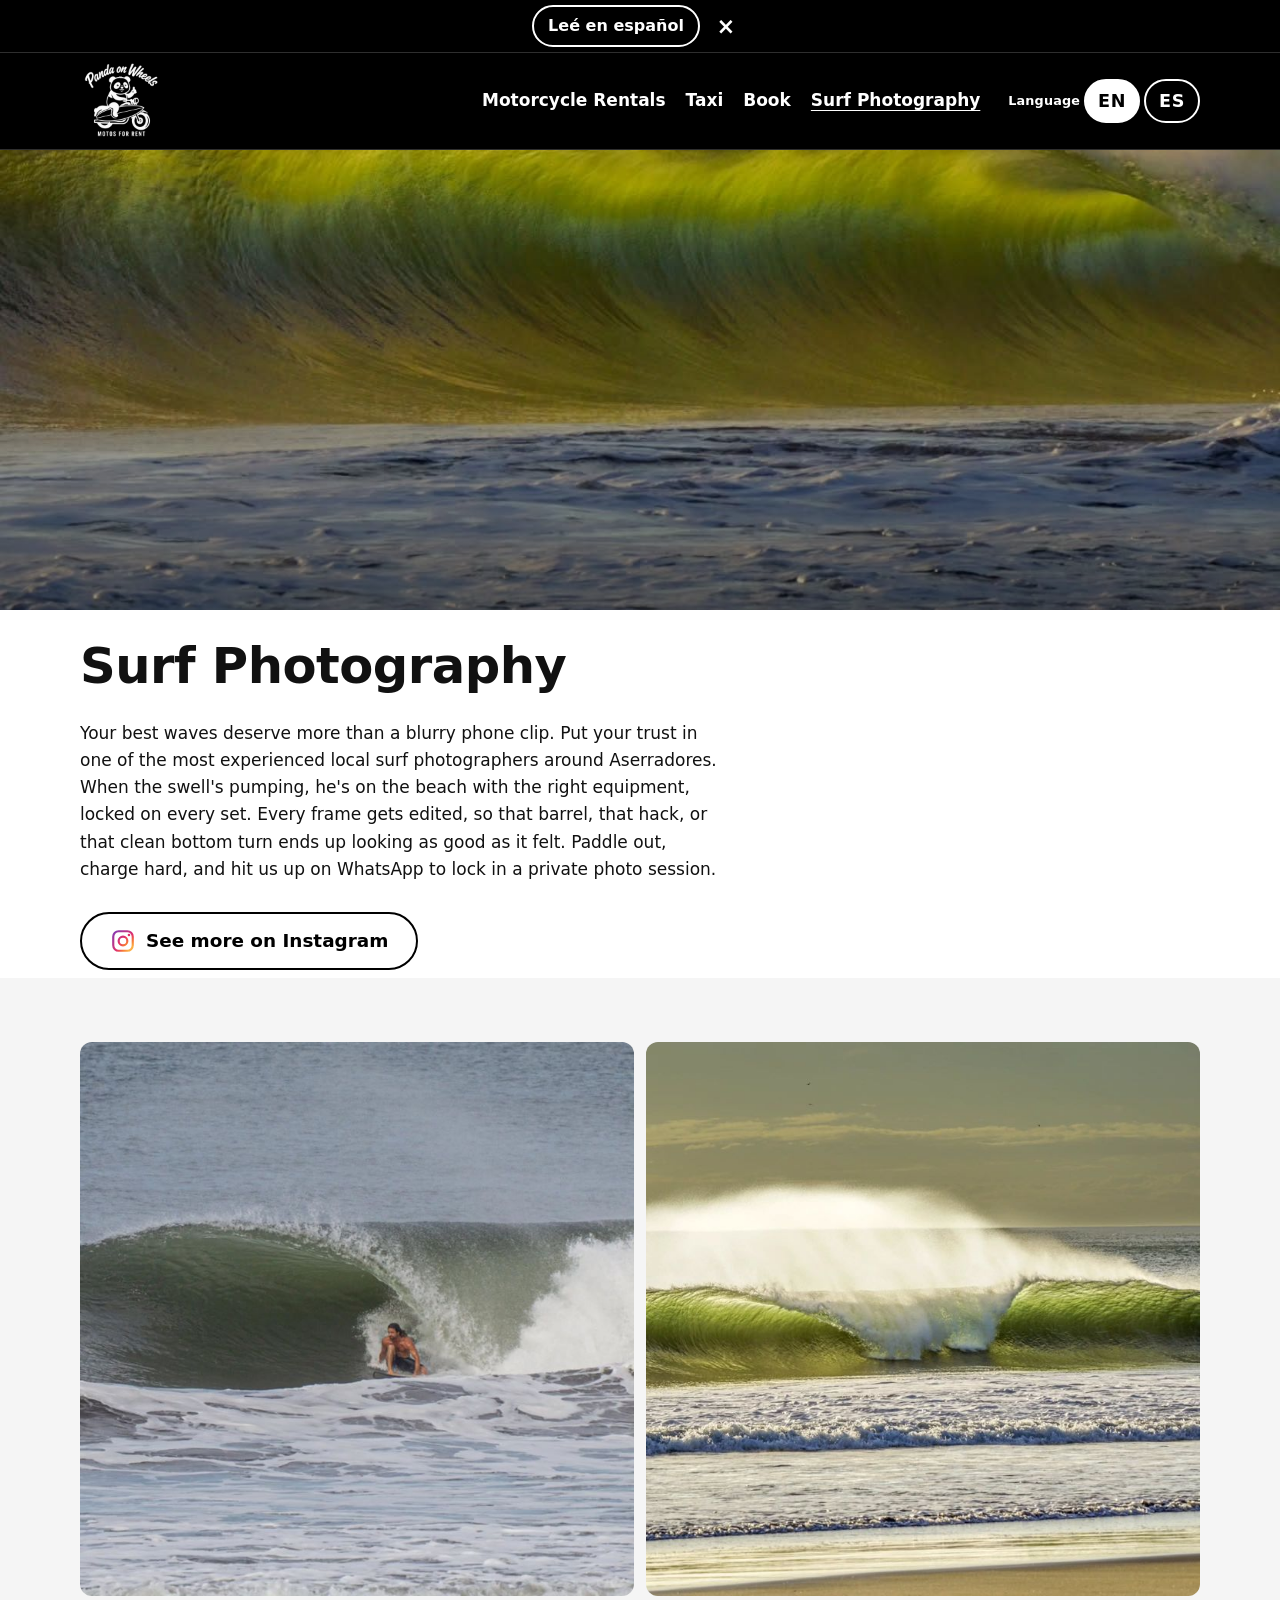
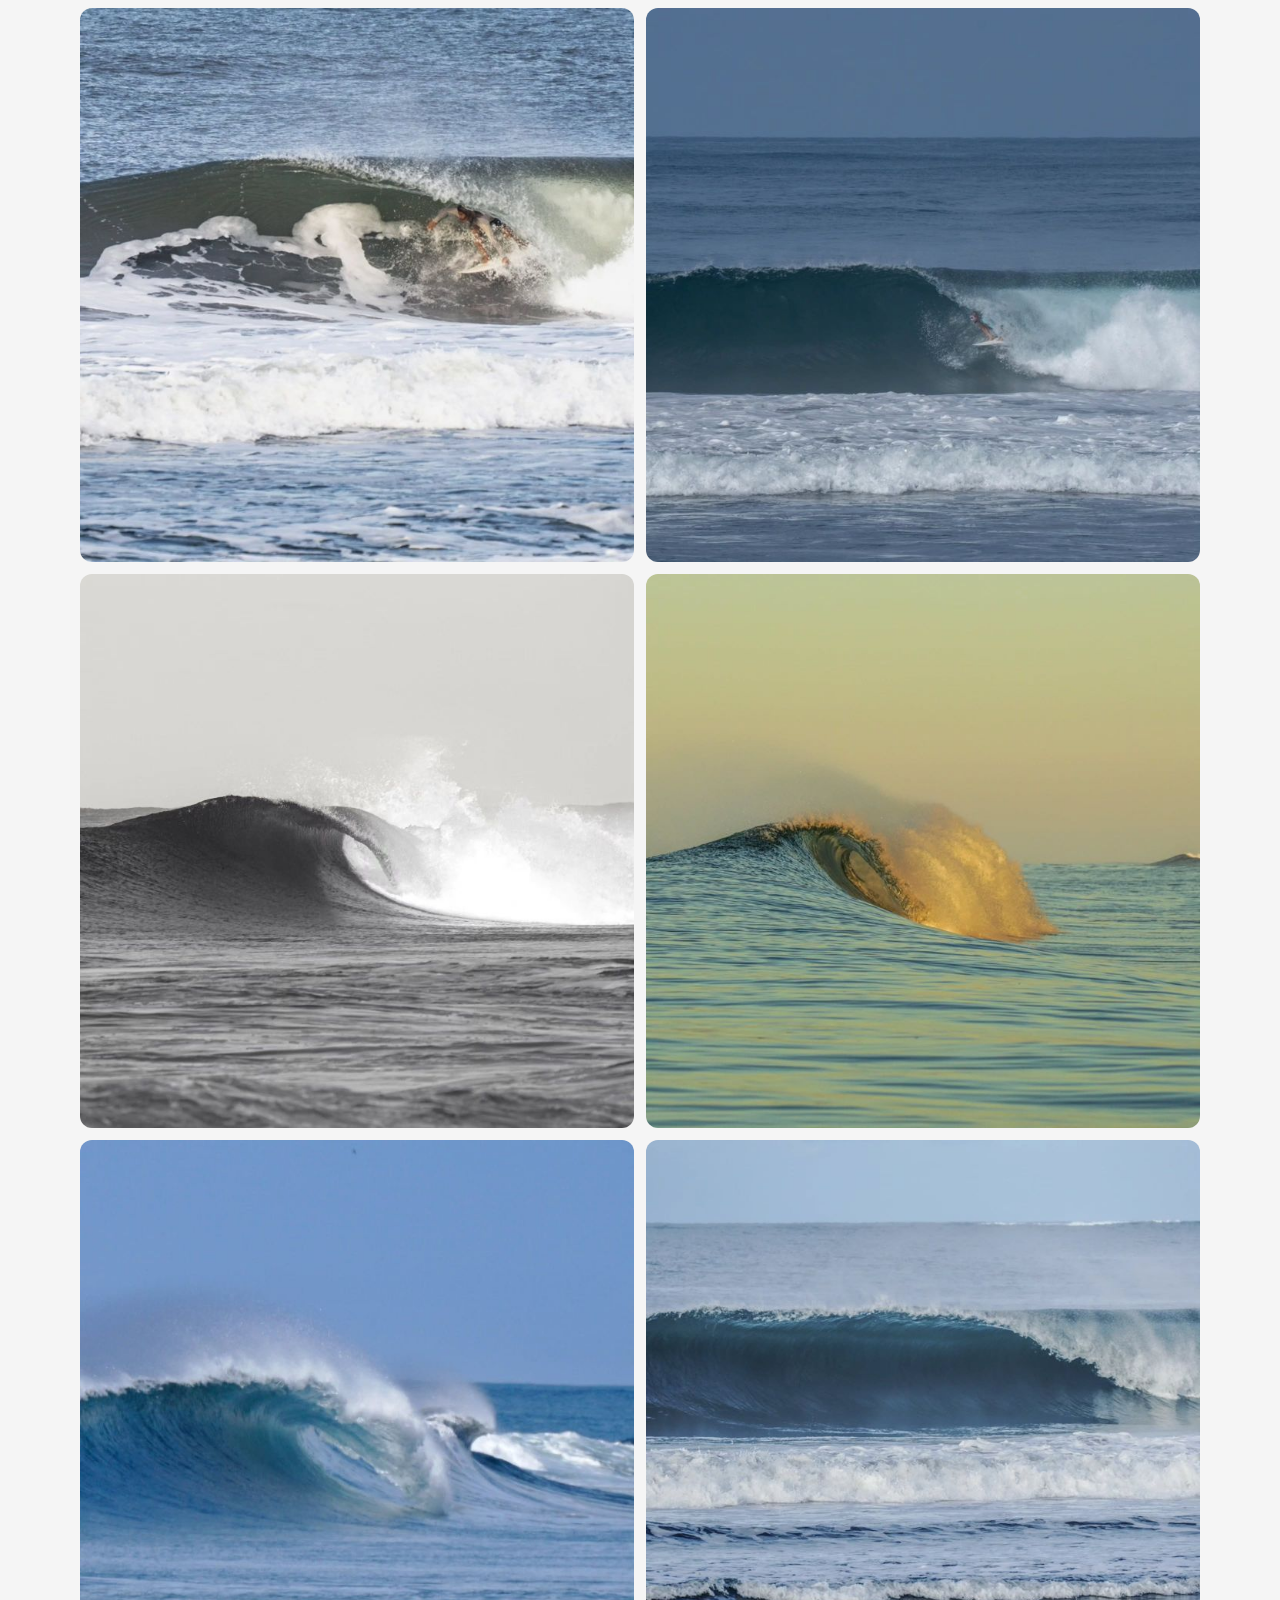
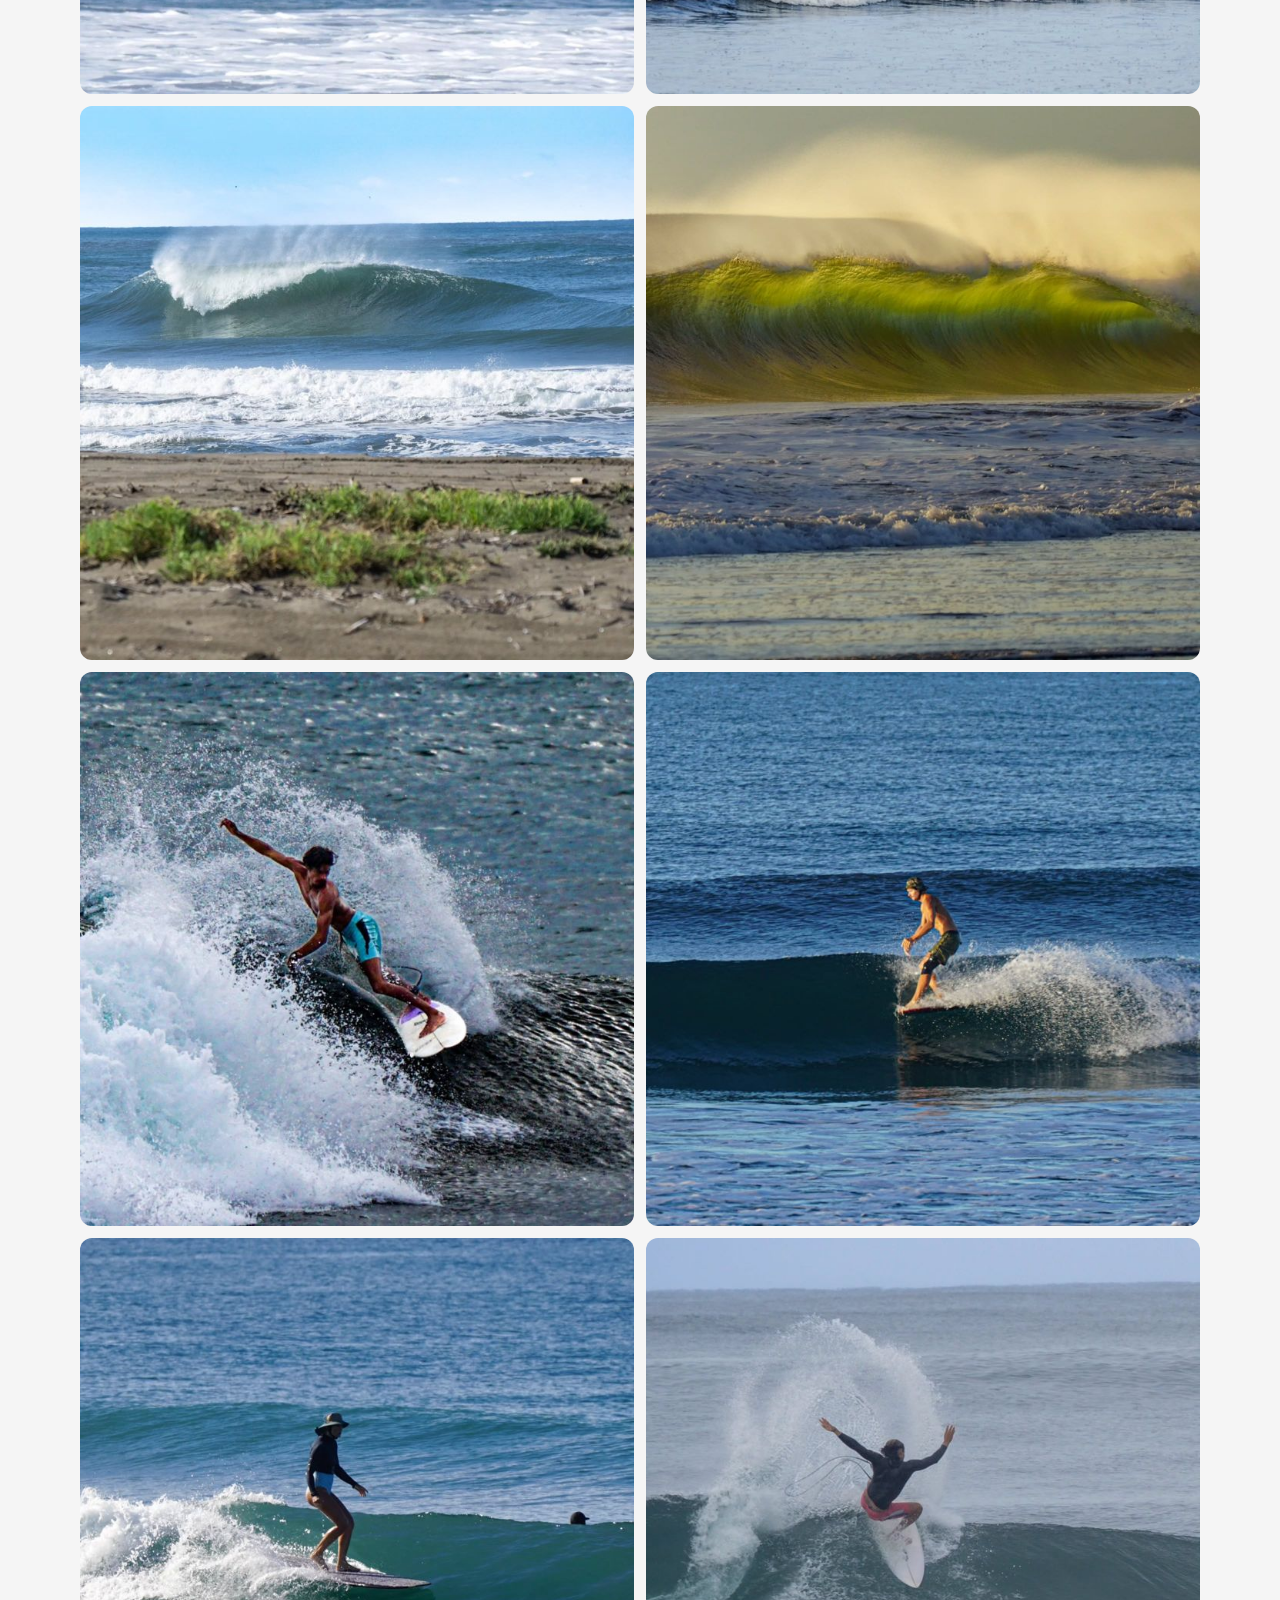
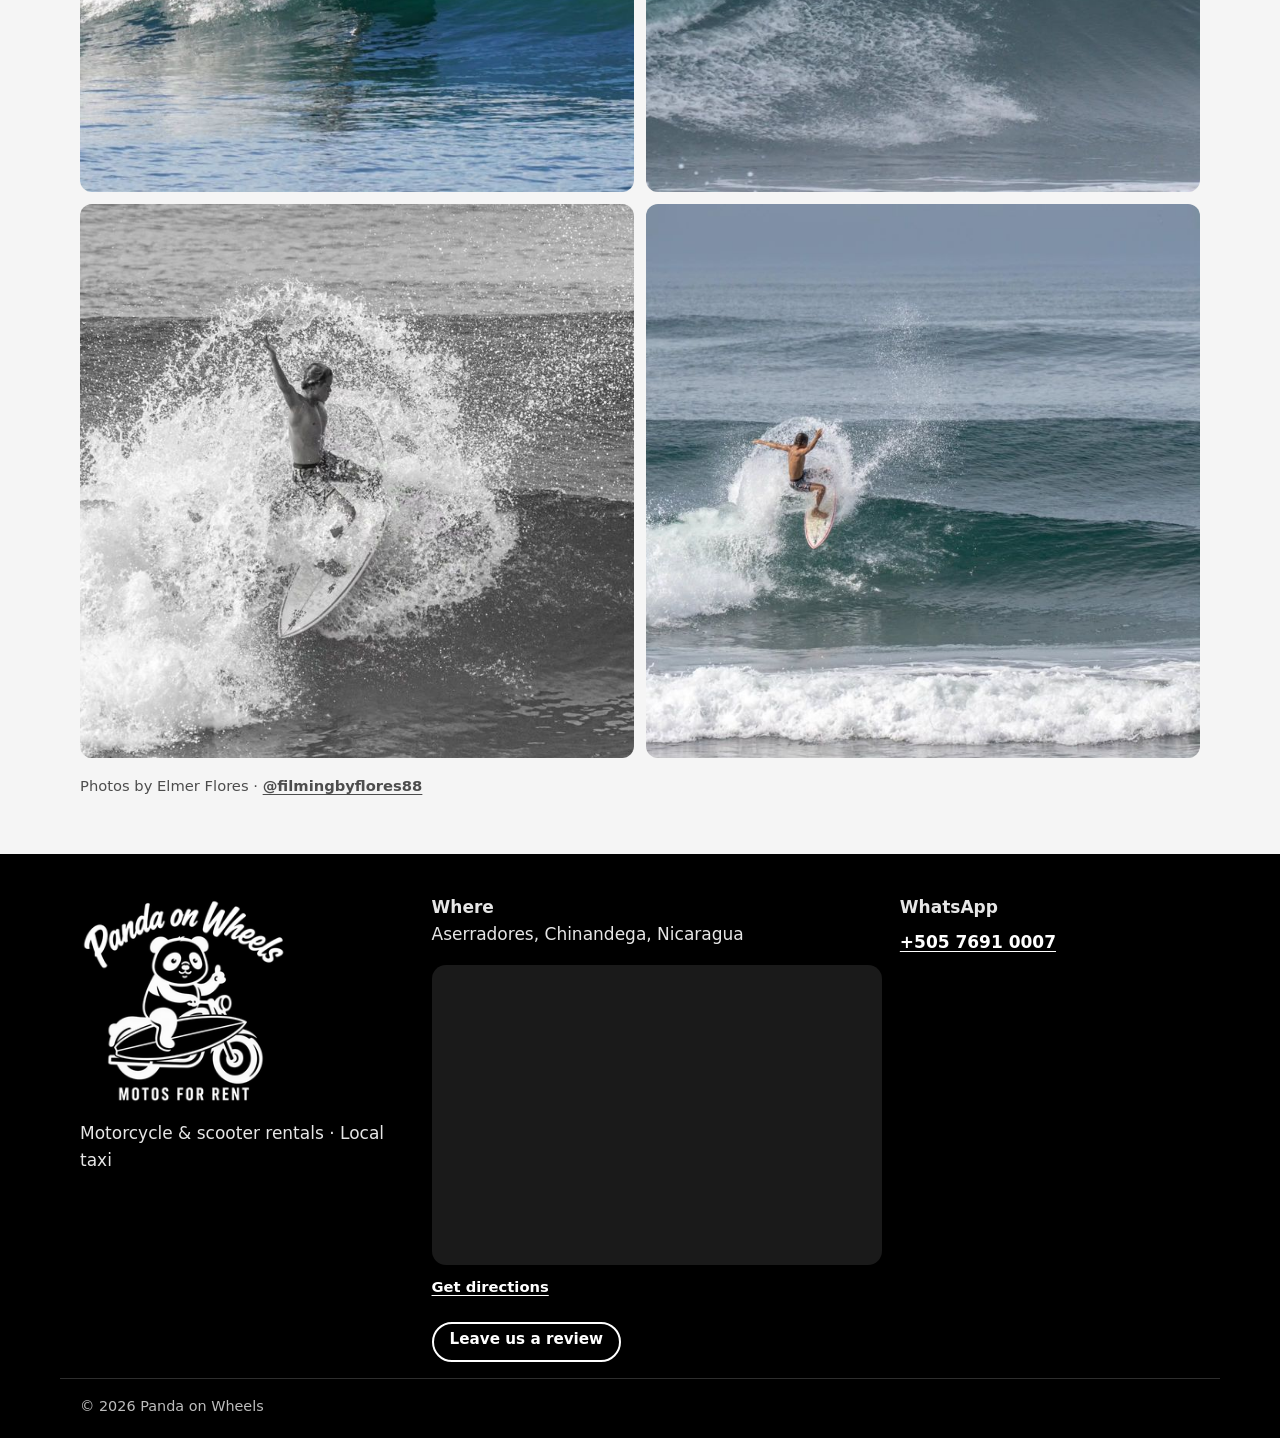
==== surf-photography/index.html @ 4ff0ecdb "Remove the bike availability button from rentals. Drop the Check bike availability link and its Span" ====
<!doctype html>
<html lang="en" data-page="surf">
<head>
  <meta charset="utf-8">
  <meta name="viewport" content="width=device-width, initial-scale=1">
  <title>Surf Photography | Panda on Wheels</title>
  <meta name="description" content="Local surf photography around Aserradores. Message us on WhatsApp to lock in a private photo session.">
  <link rel="canonical" href="https://pandaonwheelsnicaragua.com/surf-photography/">
  <link rel="icon" href="../favicon-32.png" sizes="32x32" type="image/png">
  <link rel="icon" href="../favicon.ico" sizes="any">
  <link rel="apple-touch-icon" href="../apple-touch-icon.png" sizes="180x180">
  <meta name="theme-color" content="#000000">
  <meta property="og:type" content="website">
  <meta property="og:site_name" content="Panda on Wheels">
  <meta property="og:title" content="Surf Photography | Panda on Wheels">
  <meta property="og:description" content="Local surf photography around Aserradores. Message us on WhatsApp to lock in a private photo session.">
  <meta property="og:url" content="https://pandaonwheelsnicaragua.com/surf-photography/">
  <meta property="og:image" content="https://pandaonwheelsnicaragua.com/images/surf/surf-11.jpg?v=20261019i">
  <meta property="og:image:width" content="1440">
  <meta property="og:image:height" content="1440">
  <meta property="og:image:alt" content="Golden-hour glassy green wave near Aserradores">
  <meta property="og:locale" content="en_US">
  <meta property="og:locale:alternate" content="es_NI">
  <meta name="twitter:card" content="summary_large_image">
  <link rel="stylesheet" href="../styles.css?v=20261019l">
</head>
<body>
  <a class="skip-link" href="#main" data-i18n="skip">Skip to content</a>

  <div class="lang-note" id="lang-note" hidden>
    <div class="wrap lang-note-inner">
      <button type="button" class="lang-note-go" data-i18n="lang.note">Leé en español</button>
      <button type="button" class="lang-note-x" data-i18n-aria="lang.dismiss" aria-label="Dismiss">×</button>
    </div>
  </div>
  <script>
    (function () {
      try {
        if (!localStorage.getItem('pow-lang') && localStorage.getItem('pow-lang-note') !== '1') {
          document.getElementById('lang-note').hidden = false;
        }
      } catch (e) {}
    })();
  </script>

  <header class="site-header">
    <div class="wrap header-inner">
      <a class="brand" href="/#top" aria-label="Panda on Wheels – home">
        <img class="brand-logo" src="../images/logo-white-480.png" srcset="../images/logo-white-240.png 240w, ../images/logo-white-480.png 480w, ../images/logo-white.png 720w" sizes="(min-width: 900px) 80px, 64px" width="64" height="64" alt="Panda on Wheels">
      </a>
      <nav class="nav" id="site-nav" aria-label="Main">
        <a href="/#rentals" data-i18n="nav.rentals">Motorcycle Rentals</a>
        <a href="/#taxi" data-i18n="nav.taxi">Taxi</a>
        <a href="/#book" data-i18n="nav.book">Book</a>
        <a href="/surf-photography/" data-i18n="nav.surf" aria-current="page">Surf Photography</a>
      </nav>
      <div class="header-end">
        <div class="lang" role="group" aria-label="Language / Idioma">
          <span class="lang-label" data-i18n="lang.label">Language</span>
          <button type="button" data-lang="en" aria-pressed="true" lang="en">EN</button>
          <button type="button" data-lang="es" aria-pressed="false" lang="es">ES</button>
        </div>
        <button type="button" class="menu-toggle" aria-expanded="false" aria-controls="site-nav" aria-label="Menu" data-i18n-aria="nav.menu">
          <svg class="menu-icon menu-icon-bars" viewBox="0 0 28 23" width="28" height="23" aria-hidden="true" focusable="false"><path fill="none" stroke="currentColor" stroke-width="3" stroke-linecap="round" d="M1.5 1.5h25M1.5 11.5h25M1.5 21.5h25"/></svg>
          <svg class="menu-icon menu-icon-x" viewBox="0 0 28 28" width="28" height="28" aria-hidden="true" focusable="false"><path fill="none" stroke="currentColor" stroke-width="3" stroke-linecap="round" d="M4 4l20 20M24 4L4 24"/></svg>
        </button>
      </div>
    </div>
  </header>

  <main id="main">
    <section class="surf-hero" id="surf-photography" aria-labelledby="surf-h">
      <div class="surf-hero-media">
        <img src="../images/surf/surf-11.jpg?v=20261019i" srcset="../images/surf/surf-11-720.jpg?v=20261019i 720w, ../images/surf/surf-11.jpg?v=20261019i 1440w" sizes="(max-width: 799px) 360px, 100vw" width="1440" height="1440" alt="Golden-hour glassy green wave near Aserradores" data-i18n-alt="surf.hero" fetchpriority="high">
      </div>
      <div class="surf-hero-shade" aria-hidden="true"></div>
    </section>
    <section class="section surf-intro">
      <div class="wrap">
        <h1 id="surf-h" data-i18n="surf.title">Surf Photography</h1>
        <p data-i18n="surf.lead">Your best waves deserve more than a blurry phone clip. Put your trust in one of the most experienced local surf photographers around Aserradores. When the swell's pumping, he's on the beach with the right equipment, locked on every set. Every frame gets edited, so that barrel, that hack, or that clean bottom turn ends up looking as good as it felt. Paddle out, charge hard, and hit us up on WhatsApp to lock in a private photo session.</p>
        <a class="btn btn-ghost btn-xl surf-ig" href="https://www.instagram.com/filmingbyflores88/" target="_blank" rel="noopener">
          <svg class="ig-icon" viewBox="0 0 24 24" aria-hidden="true" focusable="false">
            <defs>
              <radialGradient id="ig-brand" cx="22" cy="22" r="26" gradientUnits="userSpaceOnUse">
                <stop offset="0%" stop-color="#FCAF45"/>
                <stop offset="20%" stop-color="#FCAF45"/>
                <stop offset="40%" stop-color="#F77737"/>
                <stop offset="62%" stop-color="#E1306C"/>
                <stop offset="100%" stop-color="#833AB4"/>
              </radialGradient>
            </defs>
            <rect x="3" y="3" width="18" height="18" rx="5" fill="none" stroke="url(#ig-brand)" stroke-width="2"/>
            <circle cx="12" cy="12" r="4" fill="none" stroke="url(#ig-brand)" stroke-width="2"/>
            <circle cx="17.5" cy="6.5" r="1.2" fill="url(#ig-brand)"/>
          </svg>
          <span data-i18n="surf.ig">See more on Instagram</span>
        </a>
      </div>
    </section>
    <section class="section light-2" aria-label="Surf photos">
      <div class="wrap">
        <div class="surf-grid">
          <button type="button" class="surf-shot" data-full="../images/surf/surf-01.jpg?v=20261019d"><img src="../images/surf/surf-01-720.jpg?v=20261019d" srcset="../images/surf/surf-01-720.jpg?v=20261019d 720w, ../images/surf/surf-01.jpg?v=20261019d 1440w" sizes="(min-width: 800px) 540px, calc(100vw - 40px)" width="720" height="720" loading="lazy" alt="Surfer getting barreled in a green wave at a beach near Aserradores" data-i18n-alt="surf.p01"></button>
          <button type="button" class="surf-shot" data-full="../images/surf/surf-02.jpg?v=20261019d"><img src="../images/surf/surf-02-720.jpg?v=20261019d" srcset="../images/surf/surf-02-720.jpg?v=20261019d 720w, ../images/surf/surf-02.jpg?v=20261019d 1440w" sizes="(min-width: 800px) 540px, calc(100vw - 40px)" width="720" height="720" loading="lazy" alt="Surfer riding down the face of a wave near Aserradores" data-i18n-alt="surf.p02"></button>
          <button type="button" class="surf-shot" data-full="../images/surf/surf-03.jpg?v=20261019d"><img src="../images/surf/surf-03-720.jpg?v=20261019d" srcset="../images/surf/surf-03-720.jpg?v=20261019d 720w, ../images/surf/surf-03.jpg?v=20261019d 1440w" sizes="(min-width: 800px) 540px, calc(100vw - 40px)" width="720" height="720" loading="lazy" alt="Surfer dropping into a steep wave near Aserradores" data-i18n-alt="surf.p03"></button>
          <button type="button" class="surf-shot" data-full="../images/surf/surf-04.jpg?v=20261019d"><img src="../images/surf/surf-04-720.jpg?v=20261019d" srcset="../images/surf/surf-04-720.jpg?v=20261019d 720w, ../images/surf/surf-04.jpg?v=20261019d 1440w" sizes="(min-width: 800px) 540px, calc(100vw - 40px)" width="720" height="720" loading="lazy" alt="Empty barrel wave in northern Nicaragua" data-i18n-alt="surf.p04"></button>
          <button type="button" class="surf-shot" data-full="../images/surf/surf-06.jpg?v=20261019d"><img src="../images/surf/surf-06-720.jpg?v=20261019d" srcset="../images/surf/surf-06-720.jpg?v=20261019d 720w, ../images/surf/surf-06.jpg?v=20261019d 1440w" sizes="(min-width: 800px) 540px, calc(100vw - 40px)" width="720" height="720" loading="lazy" alt="Hollow barrel peeling along a beach in northern Nicaragua" data-i18n-alt="surf.p06"></button>
          <button type="button" class="surf-shot" data-full="../images/surf/surf-07.jpg?v=20261019d"><img src="../images/surf/surf-07-720.jpg?v=20261019d" srcset="../images/surf/surf-07-720.jpg?v=20261019d 720w, ../images/surf/surf-07.jpg?v=20261019d 1440w" sizes="(min-width: 800px) 540px, calc(100vw - 40px)" width="720" height="720" loading="lazy" alt="Surfer riding inside a barrel in northern Nicaragua" data-i18n-alt="surf.p07"></button>
          <button type="button" class="surf-shot" data-full="../images/surf/surf-08.jpg?v=20261019d"><img src="../images/surf/surf-08-720.jpg?v=20261019d" srcset="../images/surf/surf-08-720.jpg?v=20261019d 720w, ../images/surf/surf-08.jpg?v=20261019d 1440w" sizes="(min-width: 800px) 540px, calc(100vw - 40px)" width="720" height="720" loading="lazy" alt="Surfer high on the face of a wave near Aserradores" data-i18n-alt="surf.p08"></button>
          <button type="button" class="surf-shot" data-full="../images/surf/surf-09.jpg?v=20261019d"><img src="../images/surf/surf-09-720.jpg?v=20261019d" srcset="../images/surf/surf-09-720.jpg?v=20261019d 720w, ../images/surf/surf-09.jpg?v=20261019d 1440w" sizes="(min-width: 800px) 540px, calc(100vw - 40px)" width="720" height="720" loading="lazy" alt="Surfer riding along a breaking wave near Aserradores" data-i18n-alt="surf.p09"></button>
          <button type="button" class="surf-shot" data-full="../images/surf/surf-10.jpg?v=20261019d"><img src="../images/surf/surf-10-720.jpg?v=20261019d" srcset="../images/surf/surf-10-720.jpg?v=20261019d 720w, ../images/surf/surf-10.jpg?v=20261019d 1440w" sizes="(min-width: 800px) 540px, calc(100vw - 40px)" width="720" height="720" loading="lazy" alt="Surfer pulling into a barrel near Aserradores" data-i18n-alt="surf.p10"></button>
          <button type="button" class="surf-shot" data-full="../images/surf/surf-11.jpg?v=20261019d"><img src="../images/surf/surf-11-720.jpg?v=20261019d" srcset="../images/surf/surf-11-720.jpg?v=20261019d 720w, ../images/surf/surf-11.jpg?v=20261019d 1440w" sizes="(min-width: 800px) 540px, calc(100vw - 40px)" width="720" height="720" loading="lazy" alt="Surfer racing along a breaking wave near Aserradores" data-i18n-alt="surf.p11"></button>
          <button type="button" class="surf-shot" data-full="../images/surf/surf-12.jpg?v=20261019d"><img src="../images/surf/surf-12-720.jpg?v=20261019d" srcset="../images/surf/surf-12-720.jpg?v=20261019d 720w, ../images/surf/surf-12.jpg?v=20261019d 1440w" sizes="(min-width: 800px) 540px, calc(100vw - 40px)" width="720" height="720" loading="lazy" alt="Surfer crouched inside a barrel near Aserradores" data-i18n-alt="surf.p12"></button>
          <button type="button" class="surf-shot" data-full="../images/surf/surf-13.jpg?v=20261019d"><img src="../images/surf/surf-13-720.jpg?v=20261019d" srcset="../images/surf/surf-13-720.jpg?v=20261019d 720w, ../images/surf/surf-13.jpg?v=20261019d 1440w" sizes="(min-width: 800px) 540px, calc(100vw - 40px)" width="720" height="720" loading="lazy" alt="Surfer deep inside a barrel near Aserradores" data-i18n-alt="surf.p13"></button>
          <button type="button" class="surf-shot" data-full="../images/surf/surf-14.jpg?v=20261019d"><img src="../images/surf/surf-14-720.jpg?v=20261019d" srcset="../images/surf/surf-14-720.jpg?v=20261019d 720w, ../images/surf/surf-14.jpg?v=20261019d 1440w" sizes="(min-width: 800px) 540px, calc(100vw - 40px)" width="720" height="720" loading="lazy" alt="Surfer tucked in a barrel with a hand in the water near Aserradores" data-i18n-alt="surf.p14"></button>
          <button type="button" class="surf-shot" data-full="../images/surf/surf-15.jpg?v=20261019d"><img src="../images/surf/surf-15-720.jpg?v=20261019d" srcset="../images/surf/surf-15-720.jpg?v=20261019d 720w, ../images/surf/surf-15.jpg?v=20261019d 1440w" sizes="(min-width: 800px) 540px, calc(100vw - 40px)" width="720" height="720" loading="lazy" alt="Surfer coming out of a barrel near Aserradores" data-i18n-alt="surf.p15"></button>
          <button type="button" class="surf-shot" data-full="../images/surf/surf-16.jpg?v=20261019d"><img src="../images/surf/surf-16-720.jpg?v=20261019d" srcset="../images/surf/surf-16-720.jpg?v=20261019d 720w, ../images/surf/surf-16.jpg?v=20261019d 1440w" sizes="(min-width: 800px) 540px, calc(100vw - 40px)" width="720" height="720" loading="lazy" alt="Surfer pulling into a dark barrel near Aserradores" data-i18n-alt="surf.p16"></button>
          <button type="button" class="surf-shot" data-full="../images/surf/surf-17.jpg?v=20261019d"><img src="../images/surf/surf-17-720.jpg?v=20261019d" srcset="../images/surf/surf-17-720.jpg?v=20261019d 720w, ../images/surf/surf-17.jpg?v=20261019d 1440w" sizes="(min-width: 800px) 540px, calc(100vw - 40px)" width="720" height="720" loading="lazy" alt="Surfer riding through a barrel near Aserradores" data-i18n-alt="surf.p17"></button>
        </div>
        <p class="surf-credit" data-i18n="surf.credit">Photos by Elmer Flores · <a href="https://www.instagram.com/filmingbyflores88/" target="_blank" rel="noopener">@filmingbyflores88</a></p>
      </div>
    </section>
  </main>

  <div class="surf-lightbox" id="surf-lightbox" hidden>
    <button type="button" class="surf-lb-backdrop" data-lb-close tabindex="-1" aria-label="Close" data-i18n-aria="surf.lbClose"></button>
    <button type="button" class="surf-lb-x" data-lb-close aria-label="Close" data-i18n-aria="surf.lbClose">×</button>
    <button type="button" class="surf-lb-prev" data-lb-dir="-1" aria-label="Previous photo" data-i18n-aria="surf.lbPrev">‹</button>
    <img class="surf-lb-img" alt="">
    <button type="button" class="surf-lb-next" data-lb-dir="1" aria-label="Next photo" data-i18n-aria="surf.lbNext">›</button>
  </div>

  <footer class="site-footer">
    <div class="wrap footer-inner">
      <div>
        <picture>
          <source type="image/webp" srcset="../images/logo-white-240.webp 1x, ../images/logo-white-480.webp 2x">
          <img class="footer-logo" src="../images/logo-white-480.png" width="200" height="200" loading="lazy"
               alt="Panda on Wheels logo: a panda riding a motorcycle with a surfboard. Motos for rent" data-i18n-alt="img.logo">
        </picture>
        <p data-i18n="footer.tagline">Motorcycle &amp; scooter rentals · Local taxi</p>
      </div>
      <div>
        <p><strong data-i18n="footer.where">Where</strong><br>Aserradores, Chinandega, Nicaragua</p>
        <div class="footer-map">
          <iframe src="https://www.google.com/maps?q=Panda+on+Wheels,+Kilometro+169,+Entrada+Serro+El+Gallo,+Chinandega+26200,+Nicaragua&amp;output=embed" title="Panda on Wheels on Google Maps" loading="lazy" referrerpolicy="no-referrer-when-downgrade"></iframe>
        </div>
        <p class="map-directions"><a href="https://www.google.com/maps/search/?api=1&amp;query=Panda+on+Wheels+Aserradores+Chinandega+Nicaragua" target="_blank" rel="noopener" data-i18n="footer.map">Get directions</a></p>
        <p class="review-row"><a class="review-link" href="https://g.page/r/CTjEyNGqPs2sEBM/review" target="_blank" rel="noopener" data-i18n="review.cta">Leave us a review</a></p>
      </div>
      <div>
        <p><strong>WhatsApp</strong><br><a class="js-wa js-wa-display" data-wa="general" href="#book" target="_blank" rel="noopener"></a></p>
      </div>
    </div>
    <p class="wrap copyright">© <span id="year">2026</span> Panda on Wheels</p>
  </footer>

  <a class="wa-float js-wa" data-wa="surf" href="#book" target="_blank" rel="noopener" aria-label="Message us on WhatsApp" data-i18n-aria="float">
    <svg viewBox="0 0 32 32" aria-hidden="true" focusable="false"><path fill="currentColor" d="M16 3a13 13 0 0 0-11.2 19.6L3 29l6.6-1.7A13 13 0 1 0 16 3zm0 23.7c-2 0-4-.5-5.7-1.6l-.4-.2-3.9 1 1-3.8-.3-.4A10.7 10.7 0 1 1 16 26.7zm5.9-8c-.3-.2-1.9-1-2.2-1-.3-.1-.5-.2-.7.1l-1 1.3c-.2.2-.4.2-.7.1-.3-.2-1.4-.5-2.6-1.6-1-.9-1.6-1.9-1.8-2.2-.2-.3 0-.5.1-.7l.5-.6.3-.5c.1-.2 0-.4 0-.6l-1-2.4c-.3-.6-.5-.5-.7-.5h-.6c-.2 0-.6.1-.9.4-.3.3-1.2 1.1-1.2 2.8s1.2 3.2 1.4 3.5c.2.2 2.4 3.6 5.7 5 .8.4 1.4.6 1.9.7.8.3 1.5.2 2.1.1.6-.1 1.9-.8 2.2-1.5.3-.7.3-1.4.2-1.5-.1-.2-.3-.3-.6-.4z"/></svg>
    <span class="wa-float-label" data-i18n="floatShort">WhatsApp</span>
  </a>

  <script src="../config.js?v=20261019c"></script>
  <script src="../main.js?v=20261019o"></script>
</body>
</html>
---- styles.css ----
/* Panda on Wheels – mobile-first, black & white "panda" palette.
   Only colour: WhatsApp green on WhatsApp buttons. Photos stay full colour. */
:root{
  --black:#000;
  --black-1:#0b0b0b;
  --black-2:#111;
  --white:#fff;
  --off:#f5f5f5;
  --ink:#111;
  --muted:#4d4d4d;      /* 8.4:1 on #fff, 7.7:1 on #f5f5f5 */
  --muted-dark:#bdbdbd; /* 10:1 on #0b0b0b */
  --line:#dcdcdc;
  --line-dark:#2e2e2e;
  --wa:#117a45;         /* white text on it = 5.4:1 (AA) */
  --wa-dark:#0c5f35;
  --radius:18px;
  --shadow:0 8px 24px rgba(0,0,0,.14);
  --font: system-ui,-apple-system,"Segoe UI",Roboto,"Helvetica Neue",Arial,sans-serif;
  --font-display: ui-rounded,"SF Pro Rounded","Nunito","Segoe UI Rounded",system-ui,-apple-system,"Segoe UI",Roboto,sans-serif;
  --focus:#000;
}
*,*::before,*::after{box-sizing:border-box}
html{scroll-behavior:smooth;-webkit-text-size-adjust:100%}
@media (prefers-reduced-motion: reduce){html{scroll-behavior:auto}}
body{margin:0;font-family:var(--font);font-size:1.0625rem;line-height:1.6;color:var(--ink);background:var(--white);padding-bottom:84px}
img,video{max-width:100%;height:auto;display:block}
h1,h2,h3{font-family:var(--font-display);line-height:1.15;margin:0 0 .5em;letter-spacing:-.01em}
h1{font-size:clamp(1.9rem,6.5vw,3.1rem)}
h2{font-size:clamp(1.6rem,5vw,2.3rem)}
h3{font-size:1.2rem}
p{margin:0 0 1em}
a{color:inherit;text-underline-offset:3px}
.wrap{width:100%;max-width:1160px;margin:0 auto;padding:0 20px}
figure{margin:0}
.skip-link{position:absolute;left:-999px;top:0;background:var(--white);color:var(--black);padding:12px 16px;z-index:100;border-radius:0 0 8px 0}
.skip-link:focus{left:0}
:focus-visible{outline:3px solid var(--focus);outline-offset:3px}

/* Dark / light rhythm */
.dark,.site-header,.site-footer{--focus:#fff;background:var(--black-1);color:var(--white)}
.dark-2{background:var(--black-2)}
.light-2{background:var(--off)}

/* Header (black, shows the original logo) */
.site-header{position:sticky;top:0;z-index:50;background:var(--black);border-bottom:1px solid var(--line-dark)}
.header-inner{display:flex;align-items:center;gap:12px;padding-top:8px;padding-bottom:8px}
.brand{display:flex;align-items:center;flex:none;text-decoration:none;color:var(--white);min-height:44px}
.brand-logo{width:64px;height:64px;max-width:100%;flex:none}
.nav{display:none;margin-left:auto;gap:4px}
.nav a{color:var(--white);text-decoration:none;font-weight:600;padding:10px 12px;border-radius:10px;white-space:nowrap}
.nav a:hover{background:#222}
.header-end{margin-left:auto;display:flex;align-items:center;gap:4px;flex:none}
.lang{display:flex;align-items:center;gap:4px;flex:none;color:var(--white)}
.menu-toggle{display:inline-flex;align-items:center;justify-content:center;width:48px;height:48px;padding:0;border:0;background:transparent;color:#fff;cursor:pointer}
.menu-icon{display:block;flex:none}
.menu-icon-x{display:none}
.menu-toggle[aria-expanded="true"] .menu-icon-bars{display:none}
.menu-toggle[aria-expanded="true"] .menu-icon-x{display:block}
.lang-label{font-family:var(--font);font-weight:700;font-size:.68rem;letter-spacing:.01em;color:#fff;white-space:nowrap}
.lang button{font:inherit;font-weight:800;font-size:1.05rem;letter-spacing:.04em;border:2px solid var(--white);background:transparent;color:var(--white);min-width:48px;min-height:44px;padding:0 10px;border-radius:999px;cursor:pointer}
.lang button[aria-pressed="true"]{background:var(--white);color:var(--black);border-color:var(--white)}
.lang-note{background:var(--black);color:var(--white);border-bottom:1px solid var(--line-dark)}
.lang-note[hidden]{display:none}
.lang-note-inner{display:flex;align-items:center;justify-content:center;gap:4px;min-height:52px}
.lang-note-go{font:inherit;font-weight:800;font-size:1rem;color:var(--white);background:transparent;border:2px solid var(--white);border-radius:999px;min-height:40px;padding:6px 14px;cursor:pointer}
.lang-note-x{font:inherit;font-weight:800;font-size:1.4rem;line-height:1;color:var(--white);background:transparent;border:0;min-width:44px;min-height:44px;cursor:pointer}
@media (max-width:899px){
  .lang-label{font-size:.62rem}
  .lang{gap:2px}
  .lang button{min-width:44px;padding:0 8px}
  .header-end{gap:2px}
  .menu-toggle{width:48px;height:48px}
  .nav{position:absolute;left:0;right:0;top:100%;flex-direction:column;gap:0;margin:0;background:#000;border-top:1px solid var(--line-dark);z-index:60;padding:4px 0 8px}
  .site-header.is-open .nav{display:flex}
  .nav a{display:flex;align-items:center;min-height:52px;padding:14px 20px;border-radius:0;border-bottom:1px solid var(--line-dark);font-size:1.125rem;white-space:normal}
  .nav a:last-child{border-bottom:0}
}
@media (max-width:360px){
  .lang-label{display:none}
}
@media (min-width:900px){
  .brand-logo{width:80px;height:80px}
  .nav{display:flex}
  .menu-toggle{display:none}
  .nav + .header-end{margin-left:8px}
  .nav a{padding:10px 6px}
  .lang-label{font-size:.72rem}
  .lang button{min-width:46px;font-size:1rem;padding:0 8px}
}
@media (min-width:1100px){
  .nav a{padding:10px 8px}
  .lang-label{font-size:.8rem}
  .lang button{min-width:56px;font-size:1.1rem;padding:0 10px}
}

/* Buttons */
.btn{display:inline-flex;align-items:center;justify-content:center;gap:10px;min-height:48px;padding:12px 22px;border-radius:999px;font-weight:700;text-decoration:none;font-size:1.05rem;line-height:1.2;text-align:center;transition:transform .15s ease,background .15s ease}
.btn:hover{transform:translateY(-1px)}
.btn-wa{background:var(--wa);color:var(--white);box-shadow:0 6px 16px rgba(17,122,69,.3)}
.btn-wa:hover{background:var(--wa-dark)}
.btn-xl{min-height:58px;font-size:1.15rem;padding:14px 28px;width:100%}
.btn-ghost{background:var(--white);color:var(--black);border:2px solid var(--black)}
.btn-ghost:hover{background:var(--off)}
.wa-icon,.ig-icon{width:26px;height:26px;flex:none}
.surf-ig{margin-top:12px}
.surf-ig-link{display:inline-block;margin-top:10px;font-weight:700;font-size:.95rem}
@media (min-width:600px){.btn-xl{width:auto}}

/* Hero (white) */
.hero{padding:20px 0 40px;background:var(--white)}
.hero-grid{display:grid;gap:22px}
.hero-media{order:-1}
.hero-media img{width:100%;aspect-ratio:3/2;object-fit:cover;border-radius:var(--radius);box-shadow:var(--shadow)}
.eyebrow{font-weight:700;color:var(--muted);text-transform:uppercase;letter-spacing:.08em;font-size:.82rem;margin-bottom:.6em}
.lead{font-size:1rem;color:var(--muted);max-width:40rem}
@media (min-width:900px){.lead{font-size:1.08rem}}
.hero-sub{display:grid;grid-template-columns:1fr 1fr;gap:10px;margin-top:12px}
.hero-sub .btn{padding:12px 10px;font-size:1rem}
.hero-phone{margin:14px 0 0;color:var(--muted);font-size:.98rem}
.hero-phone a{font-weight:700;display:inline-block;padding:10px 0;color:var(--black)}
@media (min-width:900px){
  .hero{padding:48px 0 64px}
  .hero-grid{grid-template-columns:1fr 1.15fr;align-items:center;gap:48px}
  .hero-media{order:0}
  .hero-sub{display:flex;flex-wrap:wrap}
}

/* Sections */
.section{padding:56px 0}
section[id]{scroll-margin-top:112px}
.kicker{display:inline-block;font-weight:700;font-size:.85rem;text-transform:uppercase;letter-spacing:.08em;color:var(--muted);margin-bottom:.5em}
.dark .kicker{color:var(--muted-dark)}
.kicker::before{content:"🐼 ";letter-spacing:0}
.dark p{color:#e6e6e6}
.split{display:grid;gap:28px;align-items:center}
.photo img{width:100%;aspect-ratio:3/2;object-fit:cover;border-radius:var(--radius);box-shadow:var(--shadow)}
@media (min-width:900px){
  .split{grid-template-columns:1fr 1fr;gap:56px}
  .split.reverse > :first-child{order:2}
  .split.has-video{grid-template-columns:1.4fr .8fr}
}
.checks{list-style:none;padding:0;margin:0 0 1.2em}
.checks li{position:relative;padding:6px 0 6px 34px}
.checks li::before{content:"";position:absolute;left:0;top:9px;width:22px;height:22px;border-radius:50%;background:var(--black) url("data:image/svg+xml,%3Csvg xmlns='http://www.w3.org/2000/svg' viewBox='0 0 24 24'%3E%3Cpath fill='none' stroke='white' stroke-width='3' stroke-linecap='round' stroke-linejoin='round' d='M6 12.5l4 4 8-9'/%3E%3C/svg%3E") center/16px no-repeat}
.dark .checks li::before{background:var(--white) url("data:image/svg+xml,%3Csvg xmlns='http://www.w3.org/2000/svg' viewBox='0 0 24 24'%3E%3Cpath fill='none' stroke='black' stroke-width='3' stroke-linecap='round' stroke-linejoin='round' d='M6 12.5l4 4 8-9'/%3E%3C/svg%3E") center/16px no-repeat}
.prices{display:flex;flex-wrap:wrap;align-items:center;gap:8px 10px;margin:0 0 1em}
.price{display:inline-block;margin:0;padding:8px 16px;border:2px solid currentColor;border-radius:999px;font-weight:800;font-size:1.15rem;line-height:1.2}
.dark .price{color:var(--white);border-color:var(--white)}
.rates{display:inline-block;background:var(--off);border:1px solid var(--line);border-radius:12px;padding:10px 14px;font-weight:700;color:var(--ink);text-decoration:none}
.dark .rates{background:#1c1c1c;border-color:var(--line-dark);color:var(--white)}
a.rates:hover{background:#eaeaea}
.dark a.rates:hover{background:#2a2a2a}
.rates + .btn{display:flex;width:100%;margin-top:4px}
@media (min-width:600px){.rates + .btn{display:inline-flex;width:auto}}

/* Video card (Rentals) */
.video-card{position:relative;max-width:300px;width:100%;margin:0 auto;border-radius:24px;overflow:hidden;background:var(--black);aspect-ratio:432/716;border:6px solid var(--white)}
.video-card video,.video-card img{width:100%;height:100%;object-fit:cover}
.video-card .video-poster{display:none}
@media (prefers-reduced-motion: reduce){
  .video-card video{display:none}
  .video-card .video-poster{display:block}
}
.video-card.reduced video{display:none}
.video-card.reduced .video-poster{display:block}
@media (min-width:900px){.video-card{max-width:340px}}

/* Surf photography */
.surf-more{display:flex;flex-direction:column;align-items:center;margin:16px 0 0}
.surf-more .btn{width:100%}
.surf-hero{position:relative;height:320px;background:#000;overflow:hidden}
.surf-hero-media,.surf-hero-shade{position:absolute;inset:0}
.surf-hero-media img{width:100%;height:100%;object-fit:cover;object-position:center}
.surf-hero-shade{background:linear-gradient(to top,rgba(0,0,0,.35),rgba(0,0,0,0) 42%)}
.surf-intro{padding-top:28px;padding-bottom:8px}
.surf-intro p{max-width:40rem}
.surf-grid{display:grid;grid-template-columns:minmax(0,1fr);gap:10px;margin-top:8px}
.surf-shot{display:block;width:100%;min-width:0;padding:0;border:0;background:transparent;cursor:pointer;border-radius:12px}
.surf-shot img,.surf-teaser img{width:100%;aspect-ratio:1;object-fit:cover;border-radius:12px}
.surf-credit{margin:16px 0 0;font-size:.92rem;color:var(--muted)}
.surf-credit a{font-weight:700;color:inherit}
.surf-teaser{display:flex;gap:10px;margin-top:18px;width:100%;max-width:100%;min-width:0;overflow-x:auto;scroll-snap-type:x mandatory;-webkit-overflow-scrolling:touch;overscroll-behavior-x:contain}
.surf-teaser a{display:block;flex:0 0 min(80vw,100%);min-width:0;scroll-snap-align:start;border-radius:12px;overflow:hidden}
@media (min-width:800px){
  .surf-hero{height:460px}
  .surf-grid{grid-template-columns:repeat(2,minmax(0,1fr));gap:12px}
  .surf-teaser{display:grid;grid-template-columns:repeat(3,minmax(0,1fr));overflow:visible;scroll-snap-type:none}
  .surf-teaser a{width:auto;max-width:none}
  .surf-more .btn{width:auto;min-width:220px}
}
.surf-lightbox[hidden]{display:none}
.surf-lightbox{position:fixed;inset:0;z-index:80;display:flex;align-items:center;justify-content:center}
.surf-lb-backdrop{position:absolute;inset:0;border:0;padding:0;background:rgba(0,0,0,.92);cursor:pointer}
.surf-lb-img{position:relative;z-index:1;max-width:calc(100% - 112px);max-height:78vh;width:auto;height:auto;object-fit:contain;border-radius:8px;background:#000}
.surf-lb-x,.surf-lb-prev,.surf-lb-next{position:absolute;z-index:2;width:48px;height:48px;border:0;border-radius:999px;background:#111;color:#fff;font-size:1.8rem;line-height:1;cursor:pointer}
.surf-lb-x{top:12px;right:12px}
.surf-lb-prev{left:8px;top:50%;transform:translateY(-50%)}
.surf-lb-next{right:8px;top:50%;transform:translateY(-50%)}
body.surf-lb-open{overflow:hidden}
.nav a[aria-current="page"]{text-decoration:underline;text-underline-offset:4px}

/* Gallery */
.gallery{display:grid;gap:14px;margin-top:20px}
.gallery img{width:100%;aspect-ratio:3/2;object-fit:cover;border-radius:14px}
@media (min-width:700px){.gallery{grid-template-columns:repeat(3,1fr)}}

/* How to book (dark, between the light gallery and light surf section) */
.book.dark .steps li{background:#1c1c1c;border-color:var(--line-dark)}
.book.dark .steps h3{color:#fff}
.book.dark .steps p{color:#e6e6e6}
.book.dark .step-num{background:#fff;color:#000}
.book.dark .review-link{color:#fff}
.steps{list-style:none;padding:0;margin:24px 0 28px;display:grid;gap:16px}
.steps li{background:var(--off);border:1px solid var(--line);border-radius:var(--radius);padding:22px 20px 18px}
.steps p{margin:0;color:var(--muted)}
.step-num{display:inline-flex;align-items:center;justify-content:center;width:40px;height:40px;border-radius:50%;background:var(--black);color:var(--white);font-weight:800;font-size:1.2rem;margin-bottom:10px}
.book-ctas{display:grid;gap:12px}
@media (min-width:800px){.steps{grid-template-columns:repeat(3,1fr)}.book-ctas{display:flex;flex-wrap:wrap}}
.review-row{margin:16px 0 0}
.review-link{display:inline-flex;align-items:center;justify-content:center;min-height:40px;padding:6px 16px;border-radius:999px;border:2px solid currentColor;font-weight:700;font-size:.95rem;line-height:1.2;text-decoration:none;color:var(--black)}
.review-link:hover{opacity:.85}

/* Footer (black, white logo) */
.site-footer{background:var(--black);color:#e6e6e6;padding:40px 0 20px}
.site-footer a{color:var(--white);font-weight:700;display:inline-block;padding:8px 0}
.site-footer a.review-link{color:var(--white);padding:6px 16px}
.footer-inner{display:grid;gap:18px}
.footer-logo{width:200px;height:200px;margin:0 0 6px -10px}
.footer-map{margin:8px 0 2px;border-radius:14px;overflow:hidden;background:#1a1a1a;line-height:0}
.footer-map iframe{display:block;width:100%;height:240px;border:0}
.map-directions{margin:0}
.map-directions a{font-size:.92rem}
@media (min-width:800px){
  .footer-logo{width:220px;height:220px}
  .footer-map iframe{height:300px}
}
.copyright{font-size:.9rem;color:var(--muted-dark);margin-top:16px;border-top:1px solid var(--line-dark);padding-top:16px}
@media (min-width:800px){.footer-inner{grid-template-columns:1fr 1.35fr .9fr;align-items:start}}

/* Floating WhatsApp button (mobile only) */
.wa-float{position:fixed;right:16px;bottom:16px;z-index:60;display:flex;align-items:center;gap:8px;background:var(--wa);color:var(--white);text-decoration:none;font-weight:700;border-radius:999px;padding:0 20px 0 16px;height:60px;box-shadow:0 10px 24px rgba(0,0,0,.3);border:2px solid var(--white);transition:opacity .2s ease,transform .2s ease}
.wa-float.is-hidden{opacity:0;transform:translateY(20px);pointer-events:none}
.wa-float svg{width:30px;height:30px}
.wa-float:hover{background:var(--wa-dark)}
@media (min-width:900px){.wa-float{display:none}body{padding-bottom:0}}
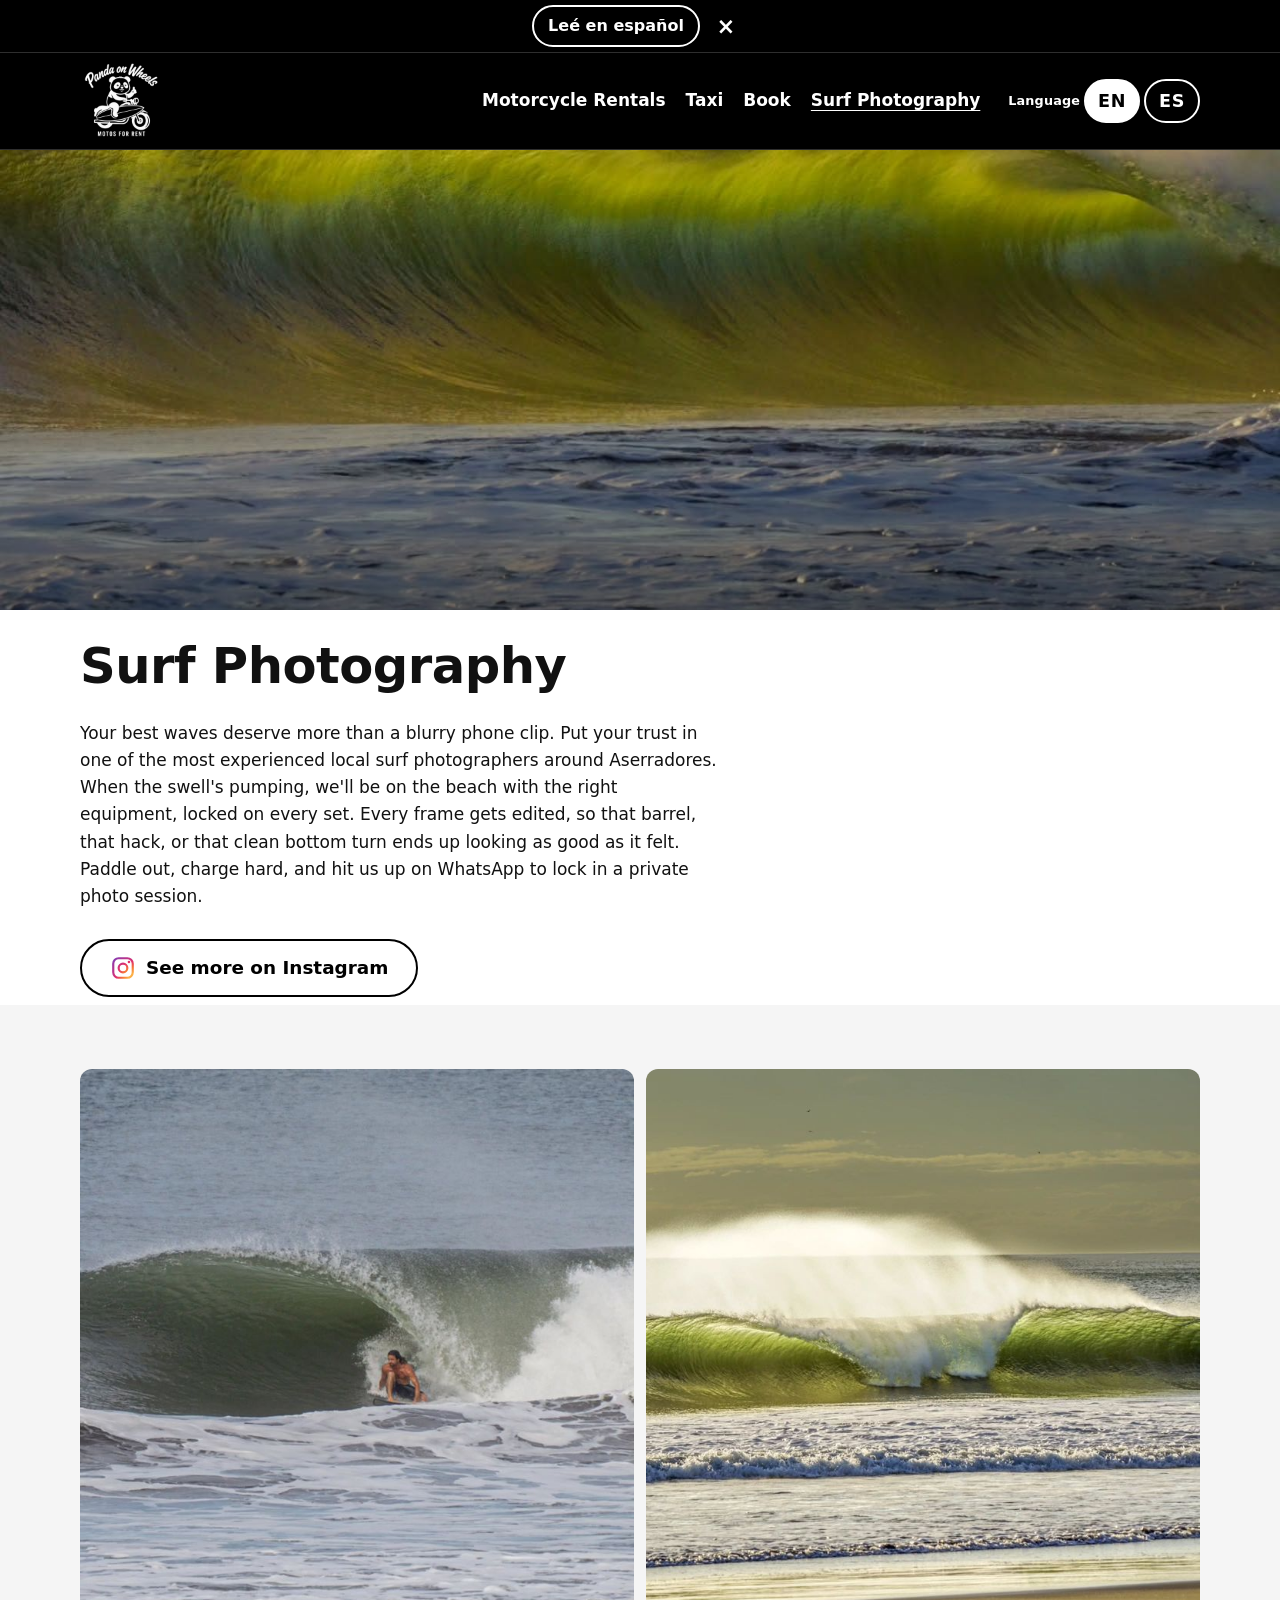
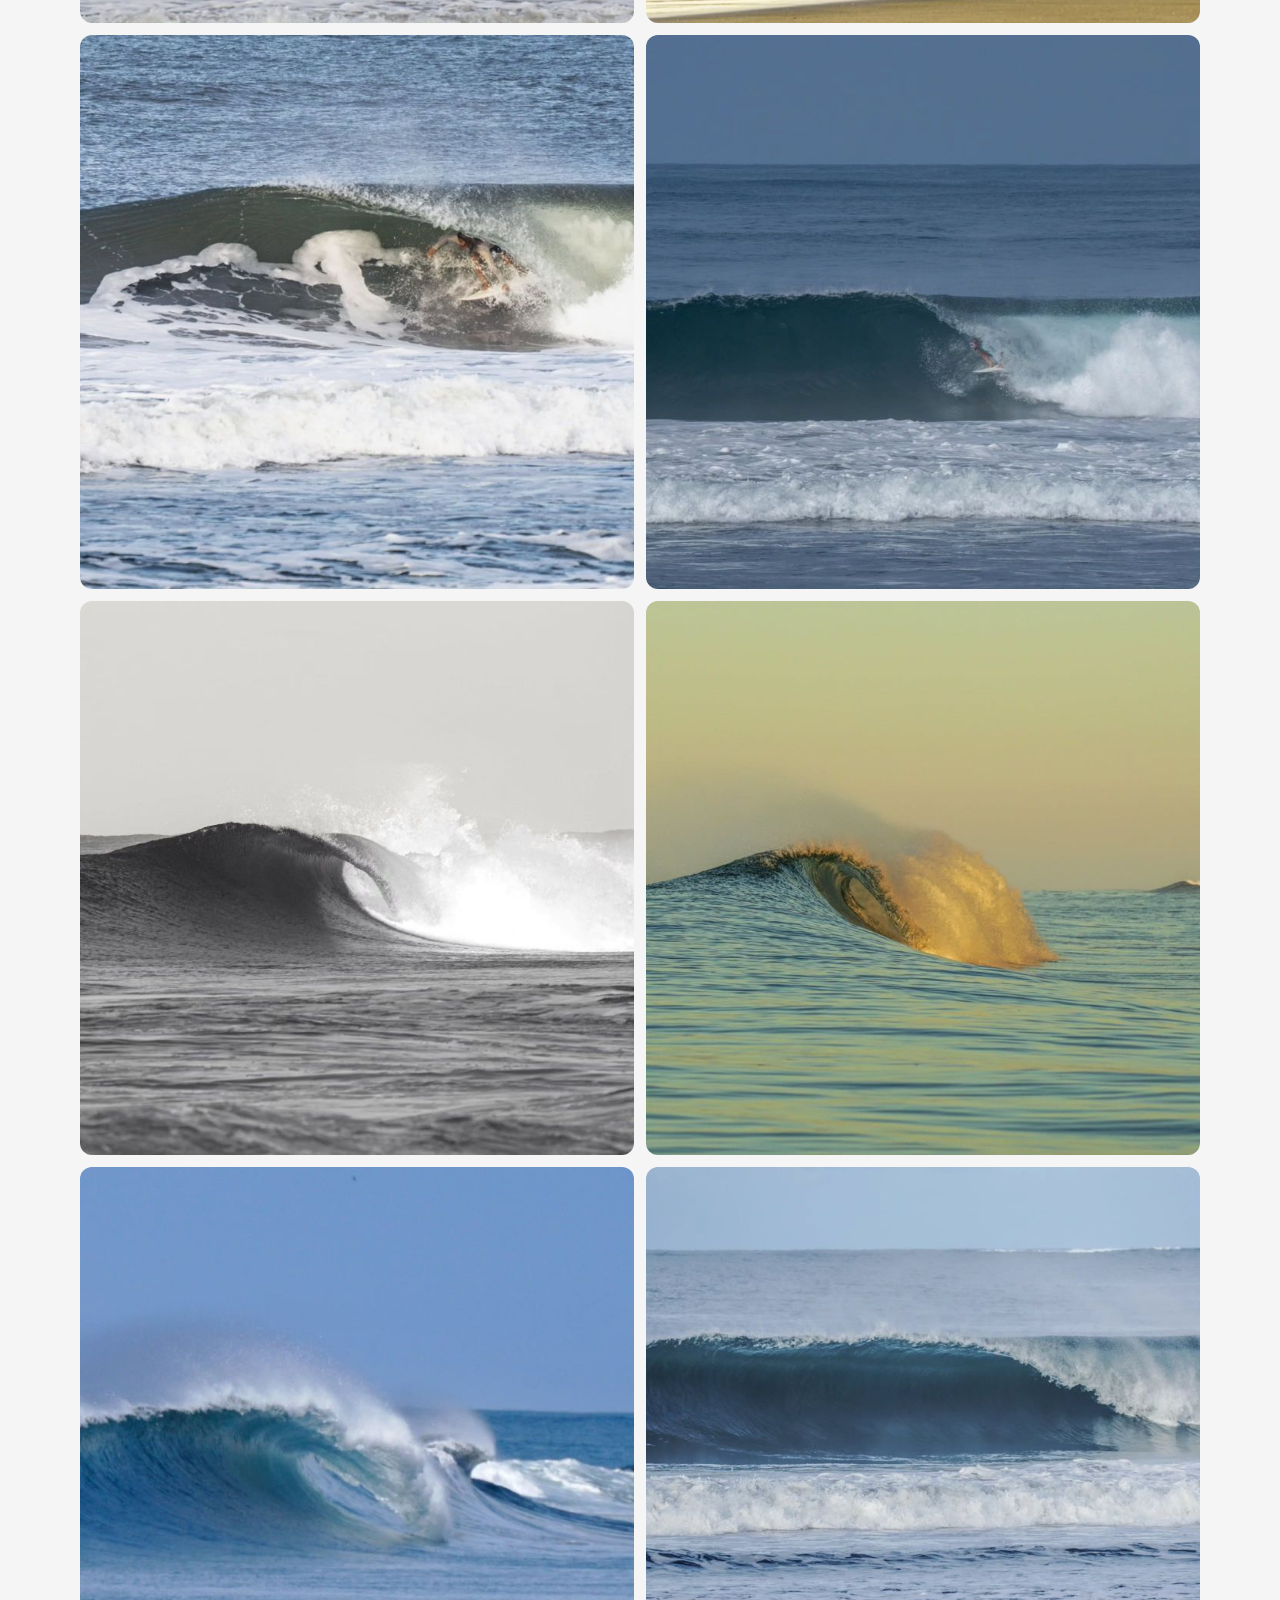
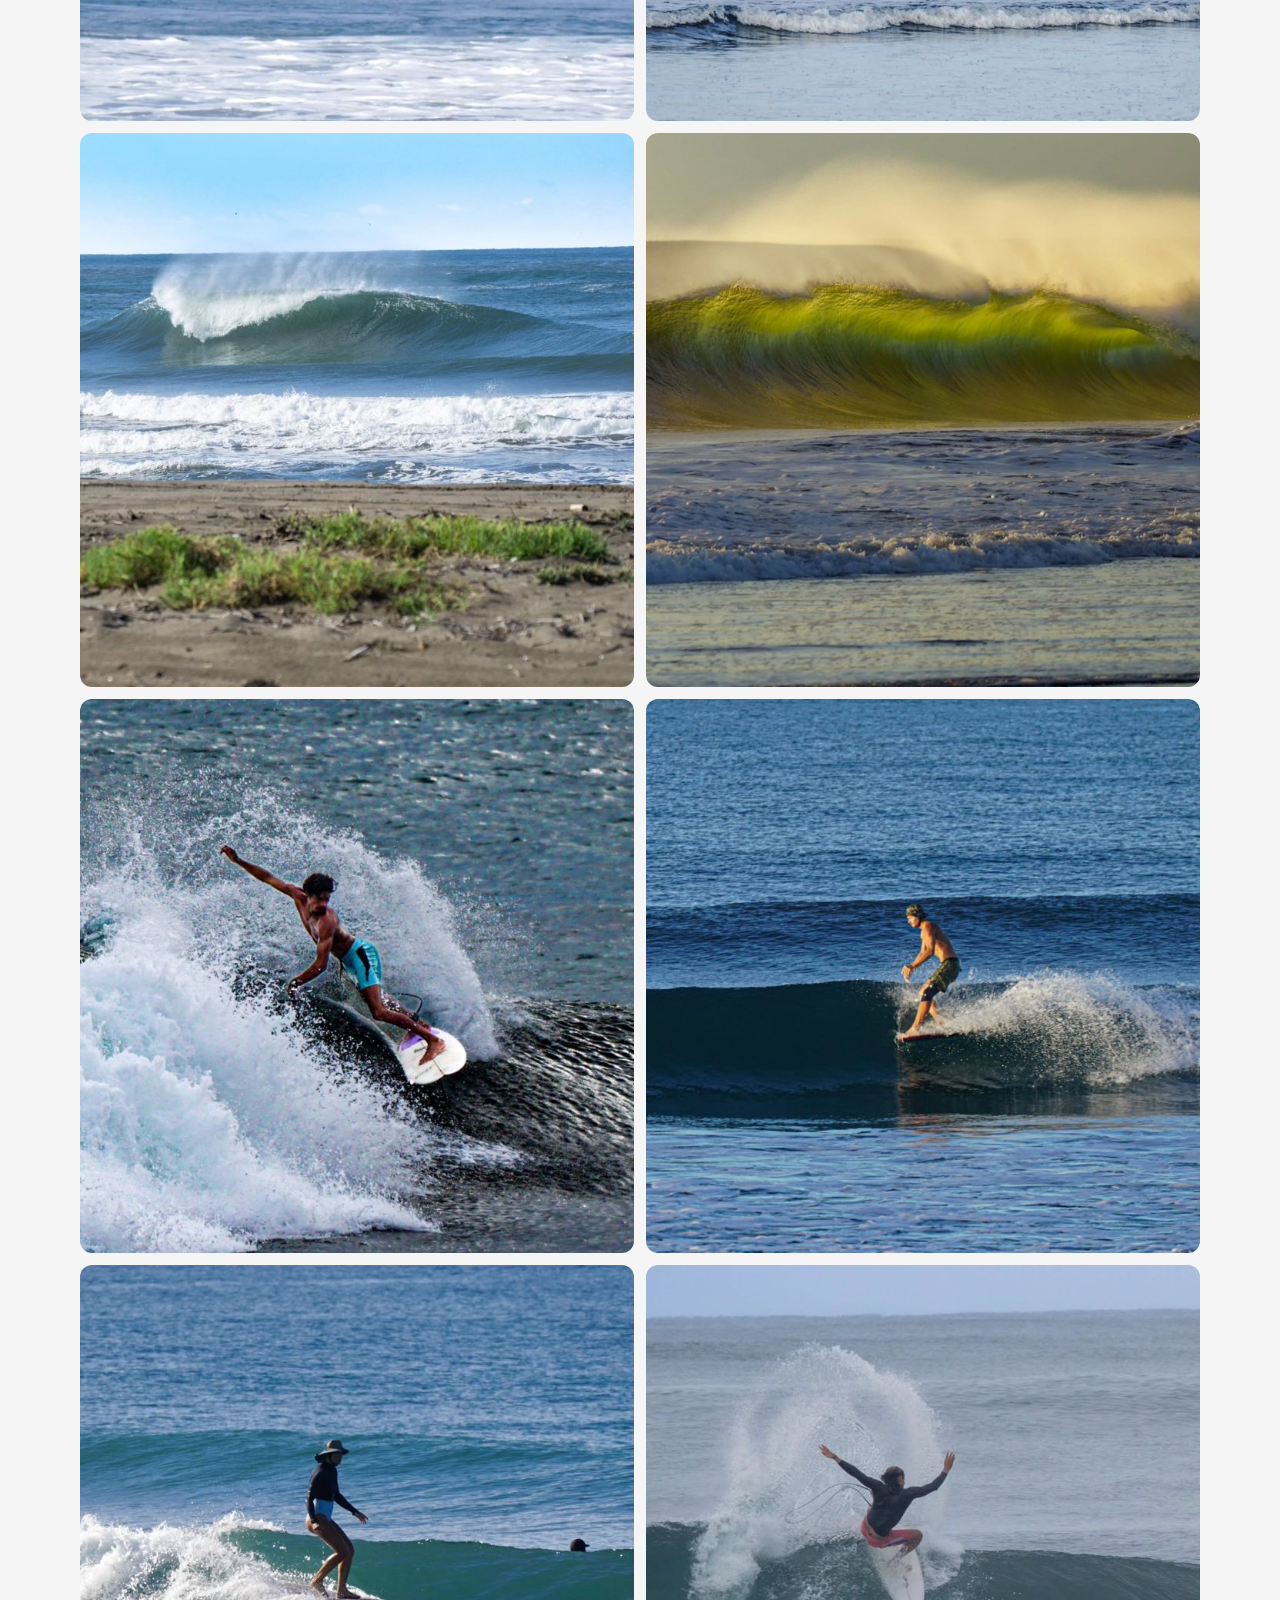
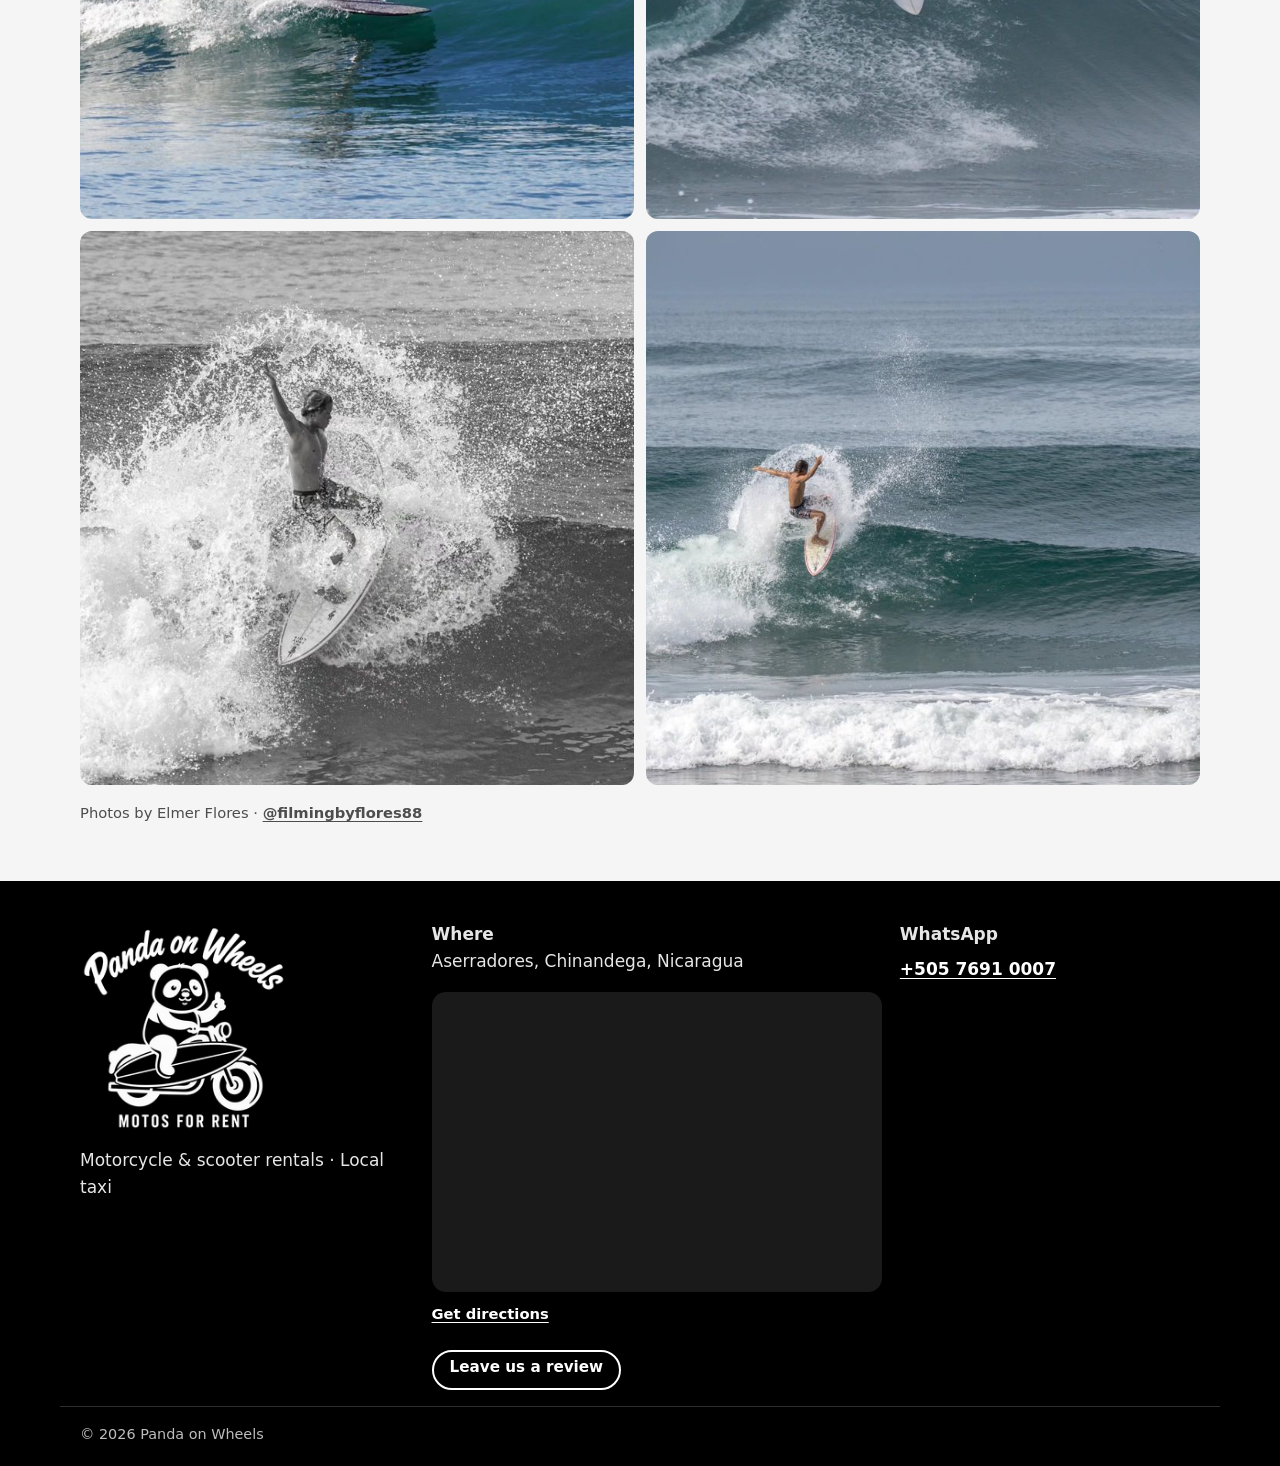
==== commit 9a7e45e2: "Speak about the surf photographer as we. Change the swell sentence on the surf page from he to we in" ====
--- a/surf-photography/index.html
+++ b/surf-photography/index.html
@@ -22,7 +22,7 @@
   <meta property="og:locale" content="en_US">
   <meta property="og:locale:alternate" content="es_NI">
   <meta name="twitter:card" content="summary_large_image">
-  <link rel="stylesheet" href="../styles.css?v=20261019l">
+  <link rel="stylesheet" href="../styles.css?v=20261019p">
 </head>
 <body>
   <a class="skip-link" href="#main" data-i18n="skip">Skip to content</a>
@@ -78,7 +78,7 @@
     <section class="section surf-intro">
       <div class="wrap">
         <h1 id="surf-h" data-i18n="surf.title">Surf Photography</h1>
-        <p data-i18n="surf.lead">Your best waves deserve more than a blurry phone clip. Put your trust in one of the most experienced local surf photographers around Aserradores. When the swell's pumping, he's on the beach with the right equipment, locked on every set. Every frame gets edited, so that barrel, that hack, or that clean bottom turn ends up looking as good as it felt. Paddle out, charge hard, and hit us up on WhatsApp to lock in a private photo session.</p>
+        <p data-i18n="surf.lead">Your best waves deserve more than a blurry phone clip. Put your trust in one of the most experienced local surf photographers around Aserradores. When the swell's pumping, we'll be on the beach with the right equipment, locked on every set. Every frame gets edited, so that barrel, that hack, or that clean bottom turn ends up looking as good as it felt. Paddle out, charge hard, and hit us up on WhatsApp to lock in a private photo session.</p>
         <a class="btn btn-ghost btn-xl surf-ig" href="https://www.instagram.com/filmingbyflores88/" target="_blank" rel="noopener">
           <svg class="ig-icon" viewBox="0 0 24 24" aria-hidden="true" focusable="false">
             <defs>
@@ -162,6 +162,6 @@
   </a>
 
   <script src="../config.js?v=20261019c"></script>
-  <script src="../main.js?v=20261019o"></script>
+  <script src="../main.js?v=20261019q"></script>
 </body>
 </html>
--- a/styles.css
+++ b/styles.css
@@ -114,10 +114,9 @@
 .eyebrow{font-weight:700;color:var(--muted);text-transform:uppercase;letter-spacing:.08em;font-size:.82rem;margin-bottom:.6em}
 .lead{font-size:1rem;color:var(--muted);max-width:40rem}
 @media (min-width:900px){.lead{font-size:1.08rem}}
+.hero-wa{margin-top:2px}
 .hero-sub{display:grid;grid-template-columns:1fr 1fr;gap:10px;margin-top:12px}
 .hero-sub .btn{padding:12px 10px;font-size:1rem}
-.hero-phone{margin:14px 0 0;color:var(--muted);font-size:.98rem}
-.hero-phone a{font-weight:700;display:inline-block;padding:10px 0;color:var(--black)}
 @media (min-width:900px){
   .hero{padding:48px 0 64px}
   .hero-grid{grid-template-columns:1fr 1.15fr;align-items:center;gap:48px}
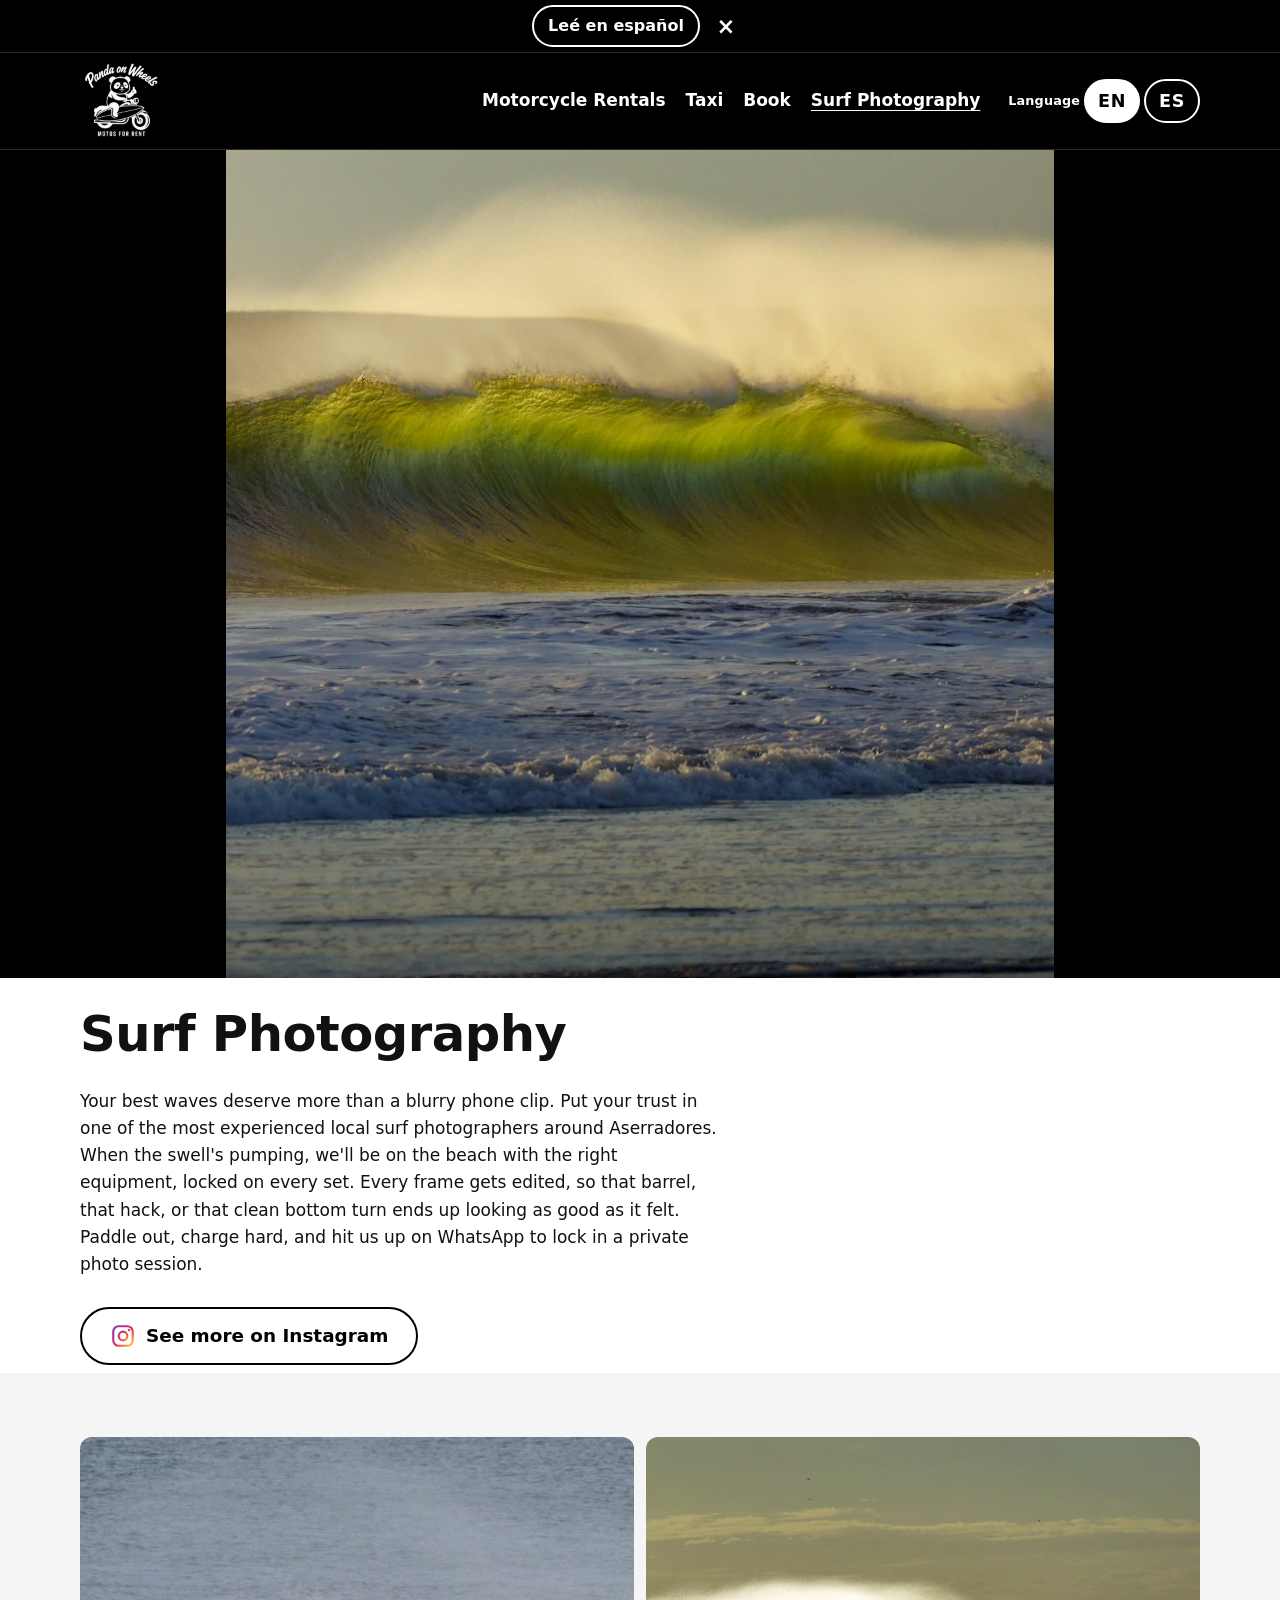
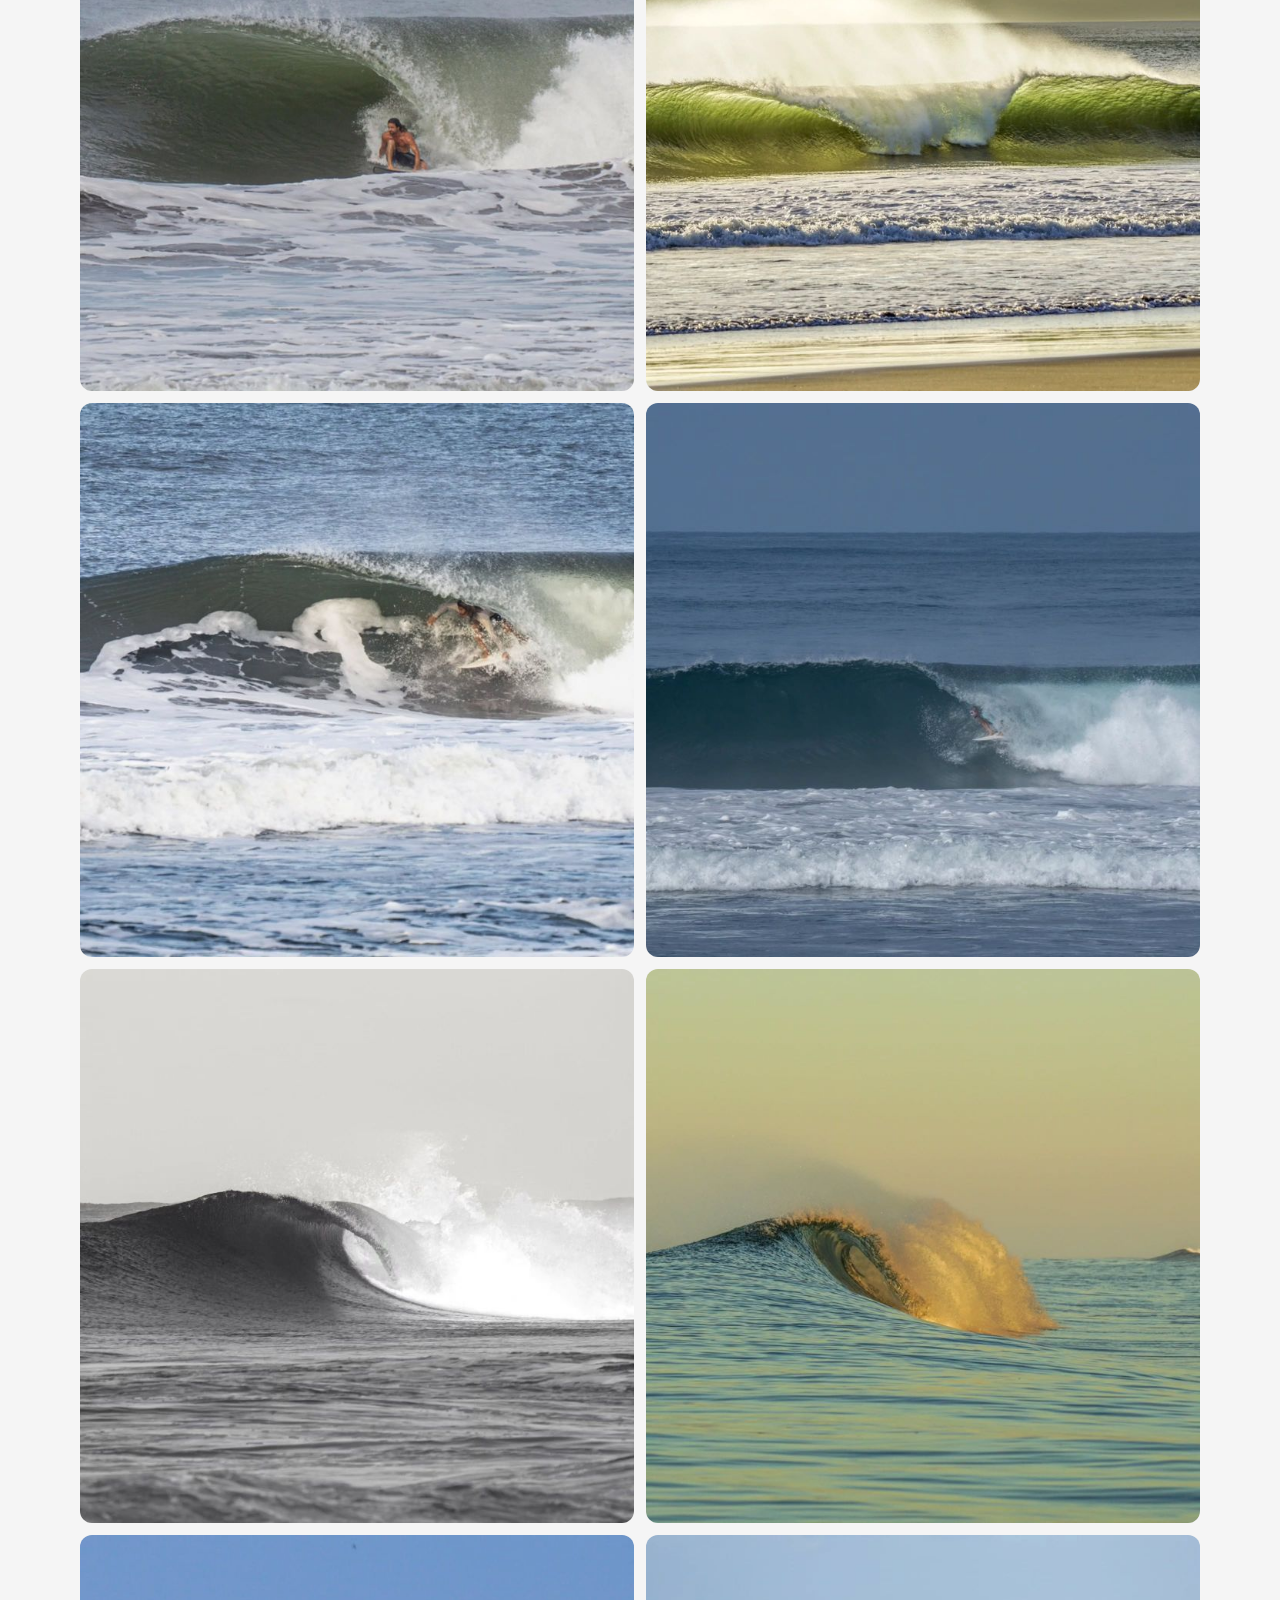
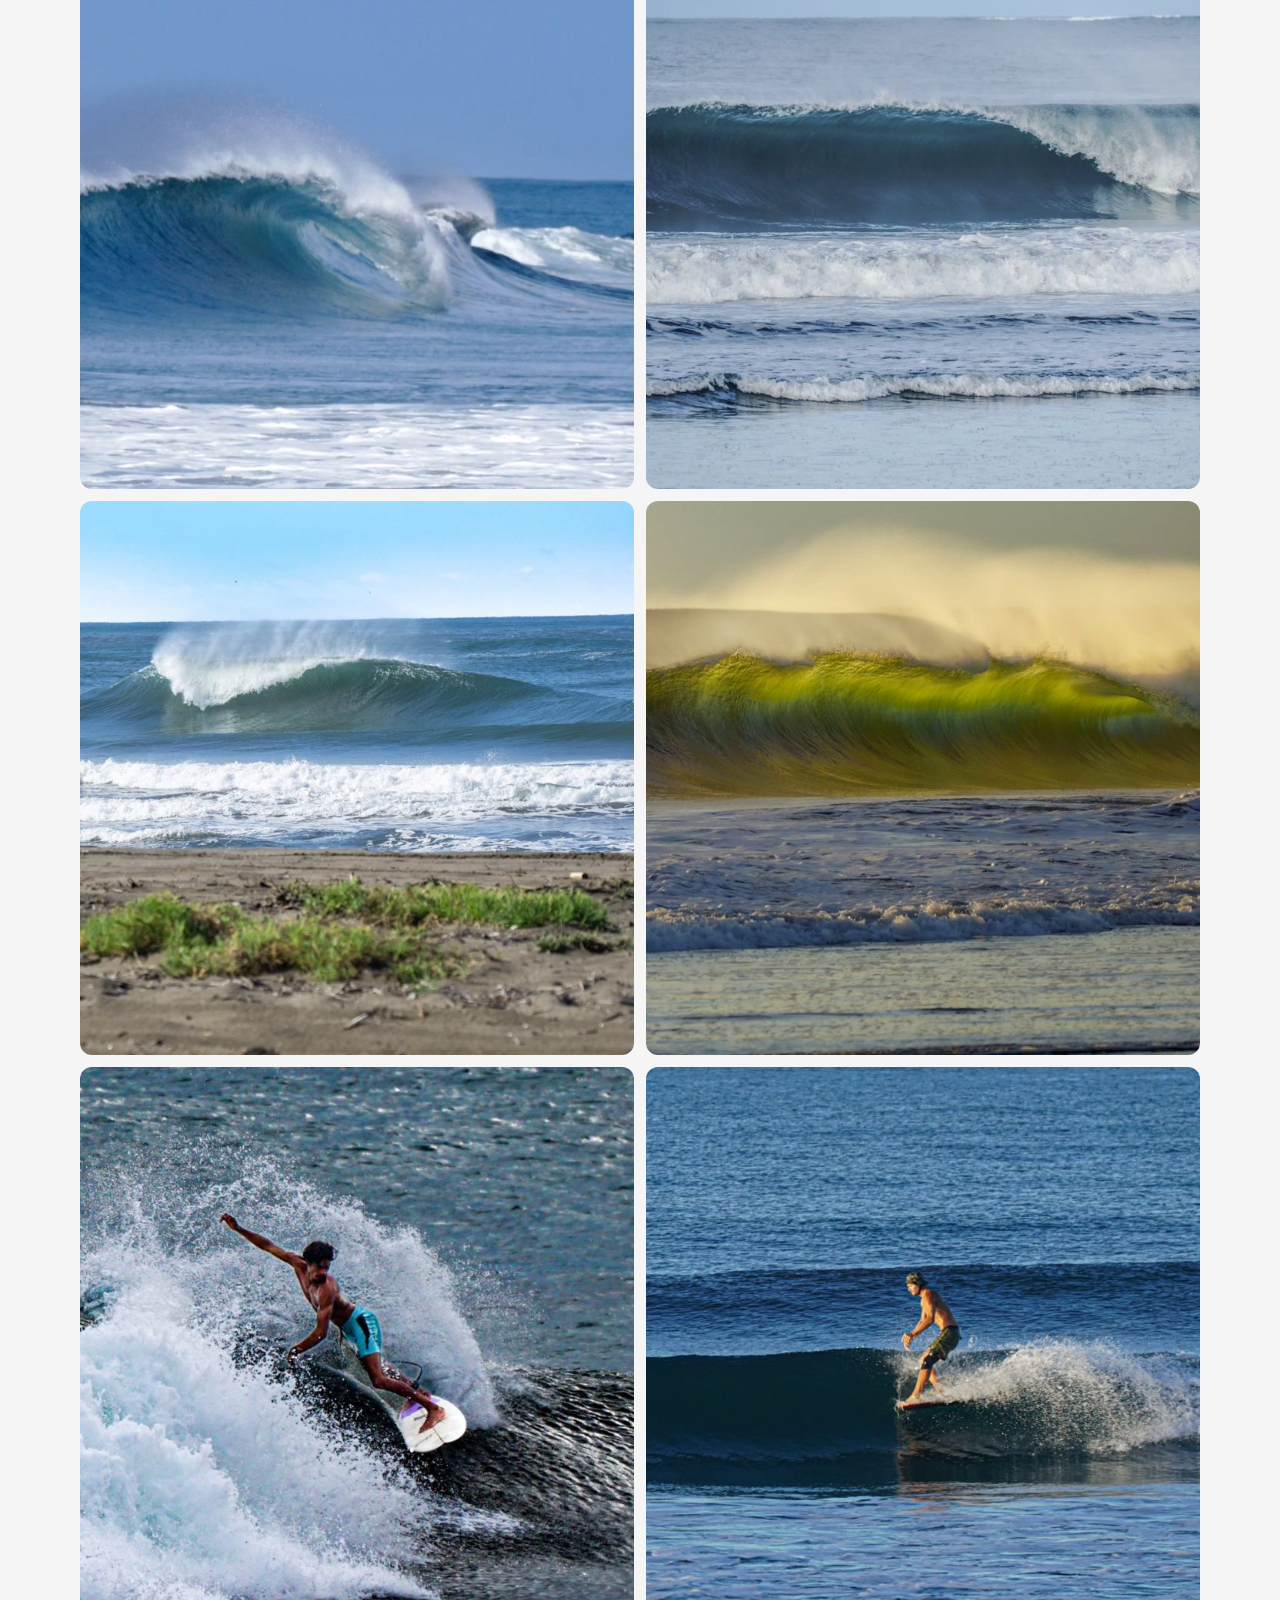
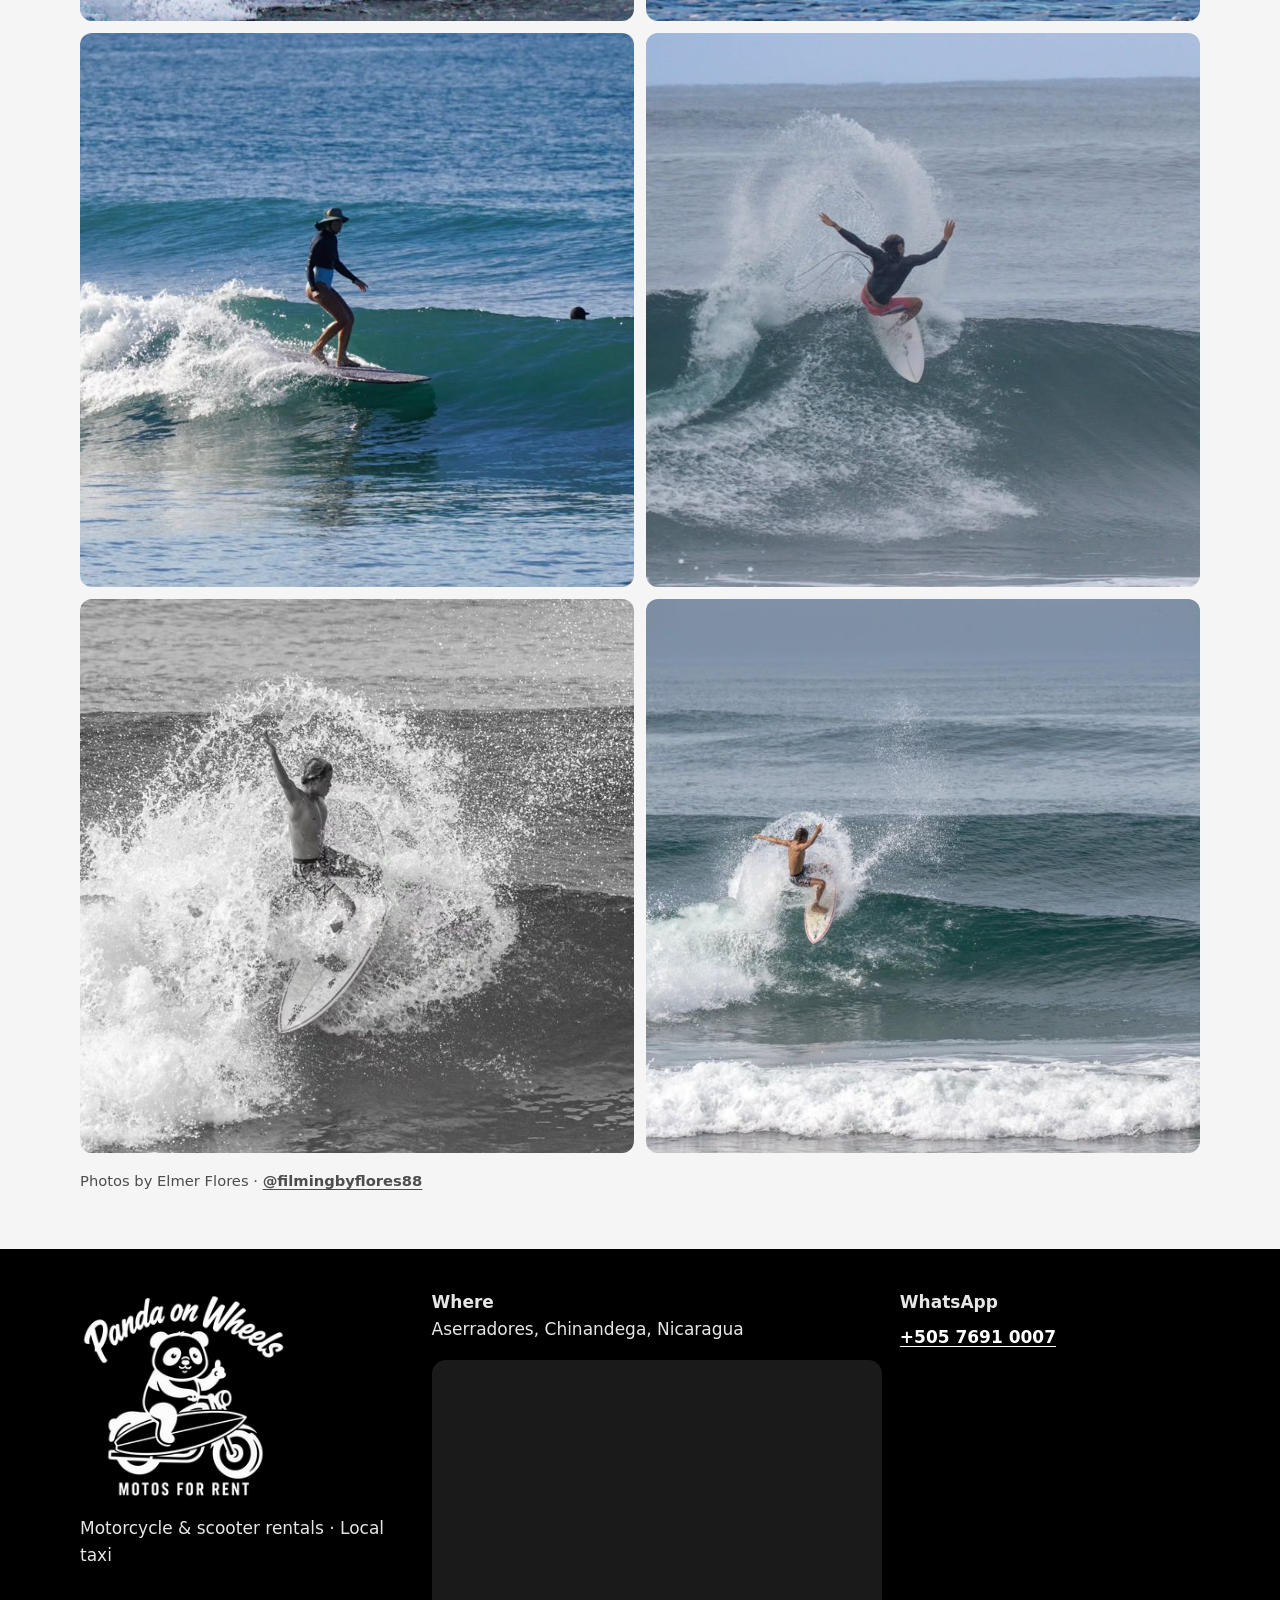
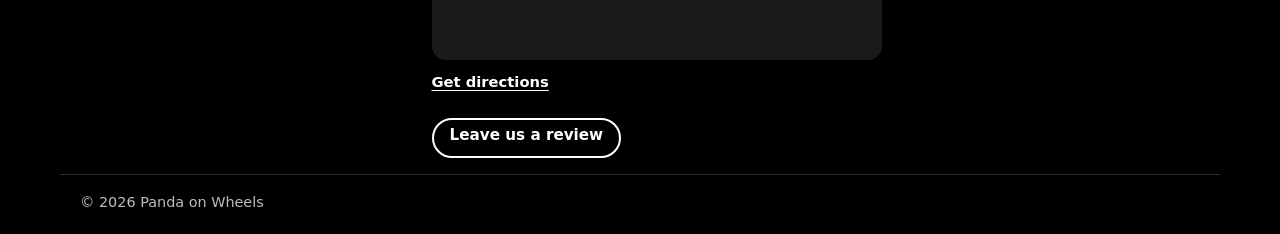
==== commit dfeccb6a: "Show the full surf wave on the desktop banner. Keep the phone crop, and on wide screens fit the squa" ====
--- a/surf-photography/index.html
+++ b/surf-photography/index.html
@@ -22,7 +22,7 @@
   <meta property="og:locale" content="en_US">
   <meta property="og:locale:alternate" content="es_NI">
   <meta name="twitter:card" content="summary_large_image">
-  <link rel="stylesheet" href="../styles.css?v=20261019p">
+  <link rel="stylesheet" href="../styles.css?v=20261019v">
 </head>
 <body>
   <a class="skip-link" href="#main" data-i18n="skip">Skip to content</a>
@@ -162,6 +162,6 @@
   </a>
 
   <script src="../config.js?v=20261019c"></script>
-  <script src="../main.js?v=20261019q"></script>
+  <script src="../main.js?v=20261019t"></script>
 </body>
 </html>
--- a/styles.css
+++ b/styles.css
@@ -22,10 +22,13 @@
 *,*::before,*::after{box-sizing:border-box}
 html{scroll-behavior:smooth;-webkit-text-size-adjust:100%}
 @media (prefers-reduced-motion: reduce){html{scroll-behavior:auto}}
-body{margin:0;font-family:var(--font);font-size:1.0625rem;line-height:1.6;color:var(--ink);background:var(--white);padding-bottom:84px}
+body{margin:0;font-family:var(--font);font-size:1.0625rem;line-height:1.6;color:var(--ink);background:var(--white)}
+html[data-page="surf"] body{padding-bottom:84px}
 img,video{max-width:100%;height:auto;display:block}
 h1,h2,h3{font-family:var(--font-display);line-height:1.15;margin:0 0 .5em;letter-spacing:-.01em}
 h1{font-size:clamp(1.9rem,6.5vw,3.1rem)}
+.hero-text{container-type:inline-size}
+.hero h1{font-family:Fredoka,var(--font-display),var(--font);font-weight:700;font-size:clamp(1.6rem,7.2cqi,2.25rem);line-height:1.15;letter-spacing:-.015em;text-wrap:balance}
 h2{font-size:clamp(1.6rem,5vw,2.3rem)}
 h3{font-size:1.2rem}
 p{margin:0 0 1em}
@@ -112,11 +115,11 @@
 .hero-media{order:-1}
 .hero-media img{width:100%;aspect-ratio:3/2;object-fit:cover;border-radius:var(--radius);box-shadow:var(--shadow)}
 .eyebrow{font-weight:700;color:var(--muted);text-transform:uppercase;letter-spacing:.08em;font-size:.82rem;margin-bottom:.6em}
-.lead{font-size:1rem;color:var(--muted);max-width:40rem}
-@media (min-width:900px){.lead{font-size:1.08rem}}
-.hero-wa{margin-top:2px}
+.lead{font-family:Outfit,var(--font-display),var(--font);font-weight:600;font-size:1.15rem;line-height:1.55;color:var(--muted);max-width:40rem}
+@media (min-width:900px){.lead{font-size:1.25rem}}
 .hero-sub{display:grid;grid-template-columns:1fr 1fr;gap:10px;margin-top:12px}
 .hero-sub .btn{padding:12px 10px;font-size:1rem}
+.hero-wa{display:flex;width:max-content;max-width:100%;margin:12px auto 0}
 @media (min-width:900px){
   .hero{padding:48px 0 64px}
   .hero-grid{grid-template-columns:1fr 1.15fr;align-items:center;gap:48px}
@@ -181,7 +184,9 @@
 .surf-teaser{display:flex;gap:10px;margin-top:18px;width:100%;max-width:100%;min-width:0;overflow-x:auto;scroll-snap-type:x mandatory;-webkit-overflow-scrolling:touch;overscroll-behavior-x:contain}
 .surf-teaser a{display:block;flex:0 0 min(80vw,100%);min-width:0;scroll-snap-align:start;border-radius:12px;overflow:hidden}
 @media (min-width:800px){
-  .surf-hero{height:460px}
+  .surf-hero{height:min(92vh,960px)}
+  .surf-hero-media{display:flex;align-items:center;justify-content:center}
+  .surf-hero-media img{width:auto;height:auto;max-width:100%;max-height:100%;object-fit:contain;object-position:center}
   .surf-grid{grid-template-columns:repeat(2,minmax(0,1fr));gap:12px}
   .surf-teaser{display:grid;grid-template-columns:repeat(3,minmax(0,1fr));overflow:visible;scroll-snap-type:none}
   .surf-teaser a{width:auto;max-width:none}
@@ -241,4 +246,4 @@
 .wa-float.is-hidden{opacity:0;transform:translateY(20px);pointer-events:none}
 .wa-float svg{width:30px;height:30px}
 .wa-float:hover{background:var(--wa-dark)}
-@media (min-width:900px){.wa-float{display:none}body{padding-bottom:0}}
+@media (min-width:900px){.wa-float{display:none}html[data-page="surf"] body{padding-bottom:0}}
